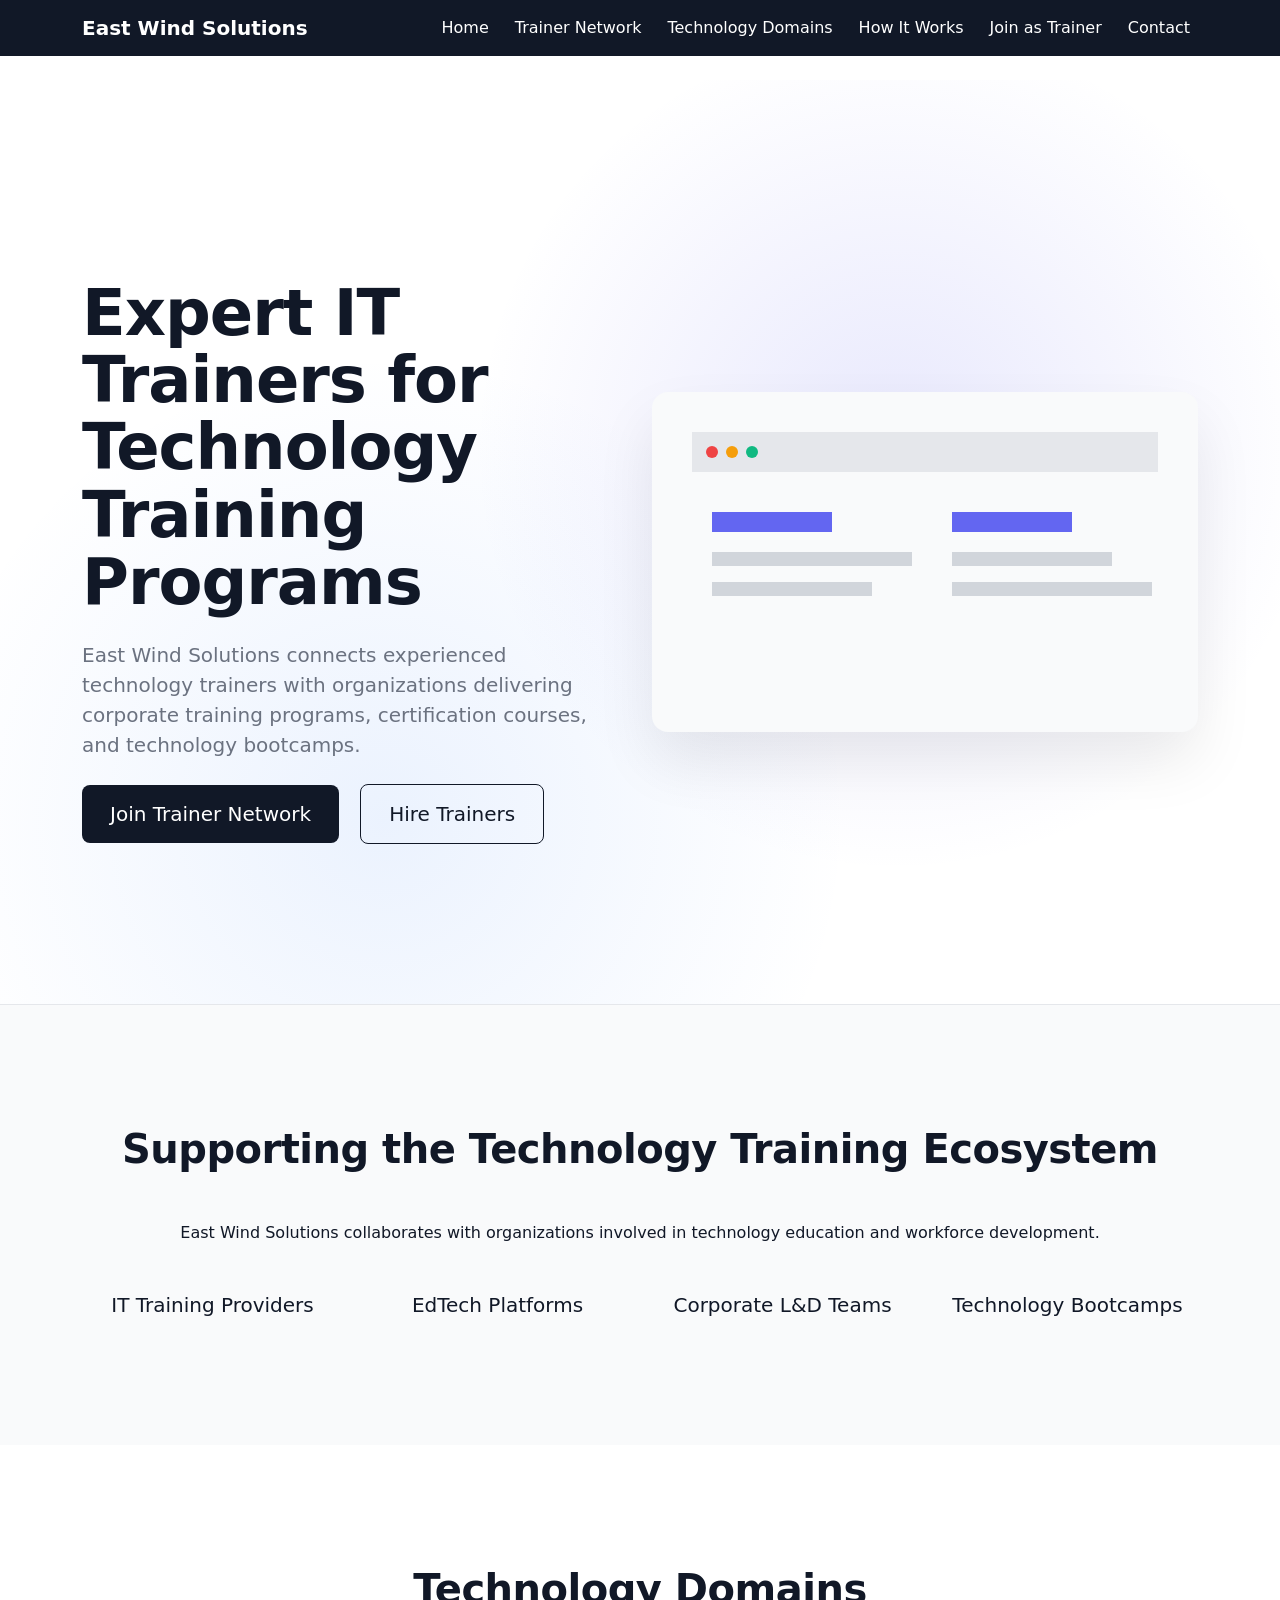
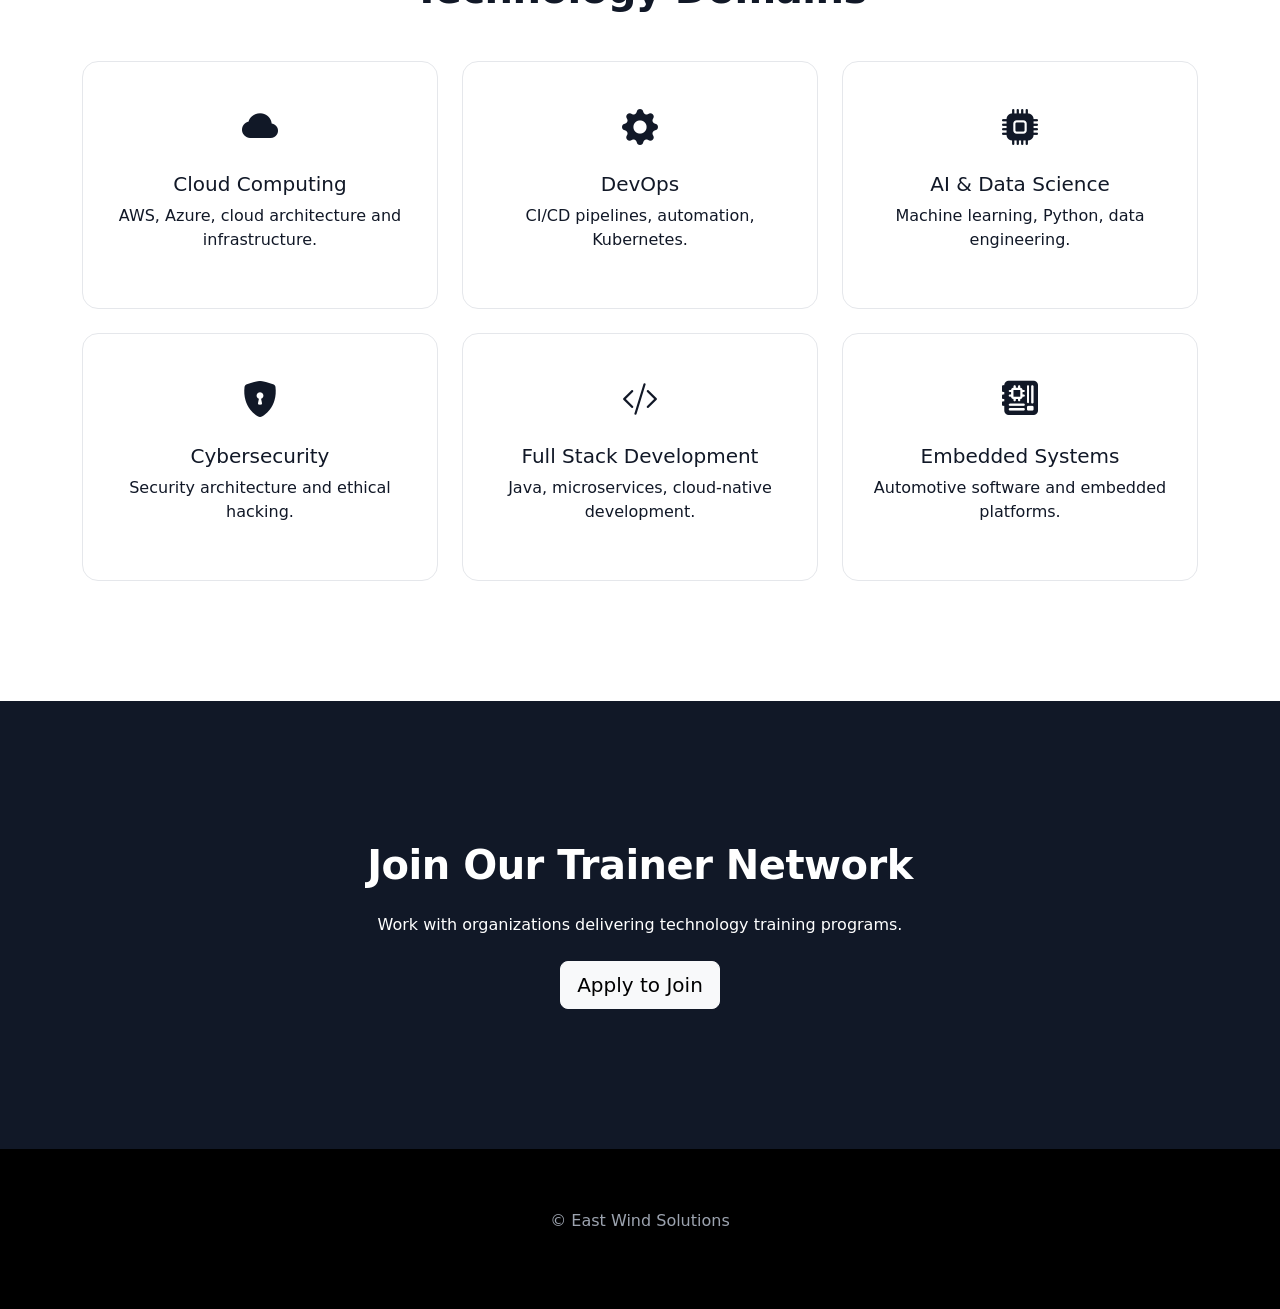
==== index.html @ e4970e4d "Update index.html" ====
<!DOCTYPE html>
<html lang="en">

<head>

<meta charset="UTF-8">
<meta name="viewport" content="width=device-width, initial-scale=1">

<title>East Wind Solutions</title>

<link href="https://cdn.jsdelivr.net/npm/bootstrap@5.3.2/dist/css/bootstrap.min.css" rel="stylesheet">
<link rel="stylesheet" href="https://cdn.jsdelivr.net/npm/bootstrap-icons@1.10.5/font/bootstrap-icons.css">

<style>

body{
font-family: system-ui,-apple-system,Segoe UI,Roboto,Helvetica,Arial;
color:#111827;
background:white;
padding-top:80px;
}

/* NAVBAR */

.navbar{
background:#111827;
}

.navbar .nav-link{
color:white !important;
margin-left:10px;
}

.navbar .nav-link:hover{
opacity:0.8;
}

.navbar-brand{
color:white !important;
}

/* HERO */

.hero{
padding:200px 20px 160px 20px;

background:
radial-gradient(circle at 70% 40%,rgba(99,102,241,0.15),transparent 40%),
radial-gradient(circle at 30% 80%,rgba(59,130,246,0.1),transparent 40%),
#ffffff;

border-bottom:1px solid #e5e7eb;
}

.hero h1{
font-size:64px;
font-weight:800;
line-height:1.05;
letter-spacing:-1px;
}

.hero p{
font-size:20px;
color:#6b7280;
max-width:520px;
}

/* SECTIONS */

.section{
padding:120px 20px;
}

.section-light{
background:#f9fafb;
}

/* TYPOGRAPHY */

h2{
font-size:40px;
font-weight:800;
letter-spacing:-0.5px;
}

/* BUTTONS */

.btn-primary{
background:#111827;
border:none;
padding:14px 28px;
border-radius:8px;
}

.btn-outline-primary{
border:1px solid #111827;
color:#111827;
padding:14px 28px;
border-radius:8px;
}

.btn-outline-primary:hover{
background:#111827;
color:white;
}

/* MODERN CARDS */

.feature-card{
border:1px solid #e5e7eb;
border-radius:16px;
padding:40px 30px;
background:white;
transition:all .25s ease;
height:100%;
}

.feature-card:hover{
transform:translateY(-8px);
box-shadow:0 20px 40px rgba(0,0,0,0.08);
}

.feature-icon{
font-size:36px;
margin-bottom:16px;
color:#111827;
}

/* HERO GRAPHIC */

.hero-graphic{
background:#f9fafb;
border-radius:16px;
padding:40px;
box-shadow:0 30px 60px rgba(0,0,0,0.08);
}

/* CTA */

.cta{
background:#111827;
color:white;
padding:140px 20px;
text-align:center;
}

/* FOOTER */

.footer{
background:#000;
color:#9ca3af;
padding:60px;
text-align:center;
}

</style>

</head>

<body>


<!-- NAVBAR -->

<nav class="navbar navbar-expand-lg navbar-dark fixed-top">

<div class="container">

<a class="navbar-brand fw-bold" href="index.html">East Wind Solutions</a>

<button class="navbar-toggler" type="button" data-bs-toggle="collapse" data-bs-target="#nav">
<span class="navbar-toggler-icon"></span>
</button>

<div class="collapse navbar-collapse" id="nav">

<ul class="navbar-nav ms-auto">

<li class="nav-item"><a class="nav-link" href="index.html">Home</a></li>
<li class="nav-item"><a class="nav-link" href="trainer-network.html">Trainer Network</a></li>
<li class="nav-item"><a class="nav-link" href="technology-domains.html">Technology Domains</a></li>
<li class="nav-item"><a class="nav-link" href="how-it-works.html">How It Works</a></li>
<li class="nav-item"><a class="nav-link" href="join-trainers.html">Join as Trainer</a></li>
<li class="nav-item"><a class="nav-link" href="contact.html">Contact</a></li>

</ul>

</div>

</div>

</nav>



<!-- HERO -->

<section class="hero">

<div class="container">

<div class="row align-items-center">

<div class="col-md-6">

<h1 class="mb-4">

Expert IT Trainers  
for Technology  
Training Programs

</h1>

<p class="mb-4">

East Wind Solutions connects experienced technology trainers with organizations delivering corporate training programs, certification courses, and technology bootcamps.

</p>

<a class="btn btn-primary btn-lg me-3" href="join-trainers.html">
Join Trainer Network
</a>

<a class="btn btn-outline-primary btn-lg" href="contact.html">
Hire Trainers
</a>

</div>


<div class="col-md-6">

<div class="hero-graphic">

<svg width="100%" height="260">

<rect x="0" y="0" width="100%" height="40" fill="#e5e7eb"/>

<circle cx="20" cy="20" r="6" fill="#ef4444"/>
<circle cx="40" cy="20" r="6" fill="#f59e0b"/>
<circle cx="60" cy="20" r="6" fill="#10b981"/>

<rect x="20" y="80" width="120" height="20" fill="#6366f1"/>
<rect x="20" y="120" width="200" height="14" fill="#d1d5db"/>
<rect x="20" y="150" width="160" height="14" fill="#d1d5db"/>

<rect x="260" y="80" width="120" height="20" fill="#6366f1"/>
<rect x="260" y="120" width="160" height="14" fill="#d1d5db"/>
<rect x="260" y="150" width="200" height="14" fill="#d1d5db"/>

</svg>

</div>

</div>

</div>

</div>

</section>



<!-- ECOSYSTEM -->

<section class="section section-light">

<div class="container text-center">

<h2 class="mb-5">

Supporting the Technology Training Ecosystem

</h2>

<p class="mb-5">

East Wind Solutions collaborates with organizations involved in technology education and workforce development.

</p>

<div class="row">

<div class="col-md-3"><h5>IT Training Providers</h5></div>
<div class="col-md-3"><h5>EdTech Platforms</h5></div>
<div class="col-md-3"><h5>Corporate L&D Teams</h5></div>
<div class="col-md-3"><h5>Technology Bootcamps</h5></div>

</div>

</div>

</section>



<!-- TECHNOLOGY DOMAINS -->

<section class="section">

<div class="container">

<h2 class="text-center mb-5">

Technology Domains

</h2>

<div class="row g-4">

<div class="col-md-4">
<div class="feature-card text-center">
<div class="feature-icon"><i class="bi bi-cloud-fill"></i></div>
<h5>Cloud Computing</h5>
<p>AWS, Azure, cloud architecture and infrastructure.</p>
</div>
</div>

<div class="col-md-4">
<div class="feature-card text-center">
<div class="feature-icon"><i class="bi bi-gear-fill"></i></div>
<h5>DevOps</h5>
<p>CI/CD pipelines, automation, Kubernetes.</p>
</div>
</div>

<div class="col-md-4">
<div class="feature-card text-center">
<div class="feature-icon"><i class="bi bi-cpu-fill"></i></div>
<h5>AI & Data Science</h5>
<p>Machine learning, Python, data engineering.</p>
</div>
</div>

<div class="col-md-4">
<div class="feature-card text-center">
<div class="feature-icon"><i class="bi bi-shield-lock-fill"></i></div>
<h5>Cybersecurity</h5>
<p>Security architecture and ethical hacking.</p>
</div>
</div>

<div class="col-md-4">
<div class="feature-card text-center">
<div class="feature-icon"><i class="bi bi-code-slash"></i></div>
<h5>Full Stack Development</h5>
<p>Java, microservices, cloud-native development.</p>
</div>
</div>

<div class="col-md-4">
<div class="feature-card text-center">
<div class="feature-icon"><i class="bi bi-motherboard-fill"></i></div>
<h5>Embedded Systems</h5>
<p>Automotive software and embedded platforms.</p>
</div>
</div>

</div>

</div>

</section>



<!-- CTA -->

<section class="cta">

<h2 class="mb-4">

Join Our Trainer Network

</h2>

<p class="mb-4">

Work with organizations delivering technology training programs.

</p>

<a href="join-trainers.html" class="btn btn-light btn-lg">

Apply to Join

</a>

</section>



<!-- FOOTER -->

<div class="footer">

<p>© East Wind Solutions</p>

</div>


<script src="https://cdn.jsdelivr.net/npm/bootstrap@5.3.2/dist/js/bootstrap.bundle.min.js"></script>

</body>
</html>
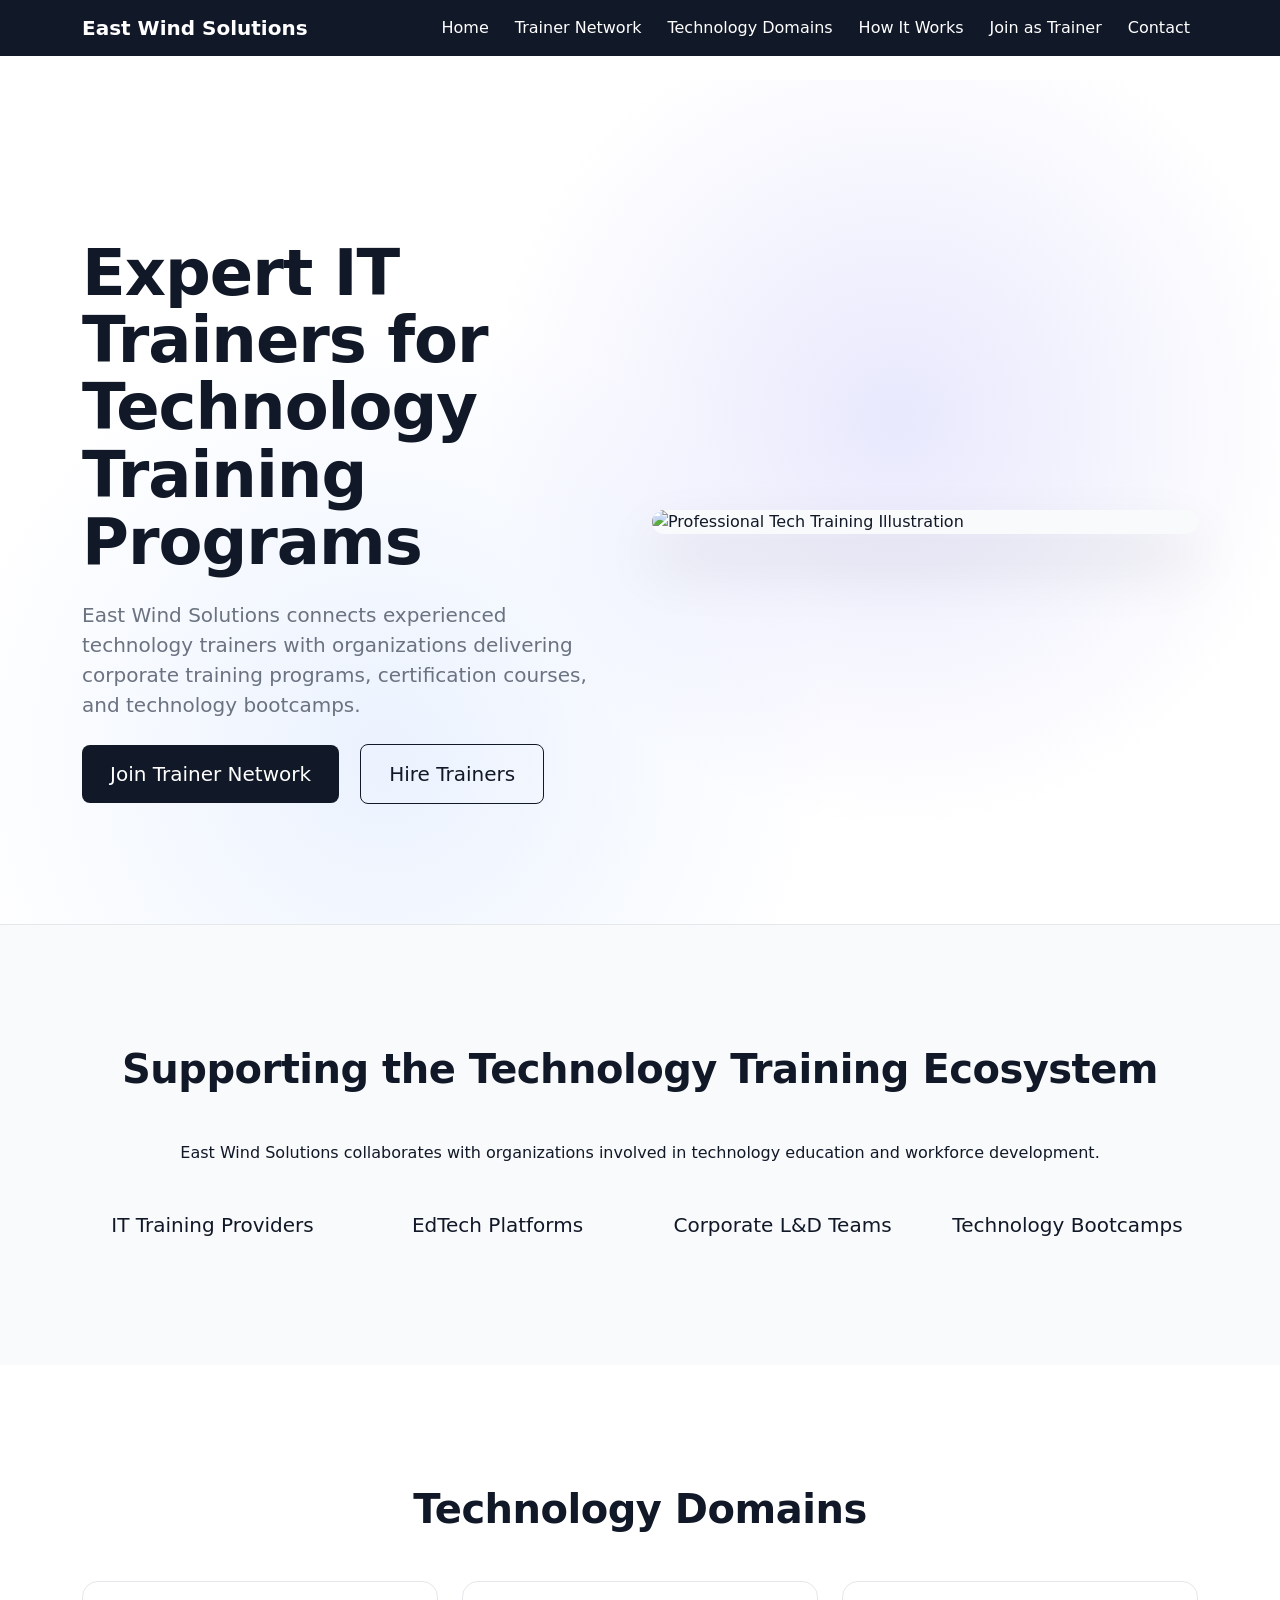
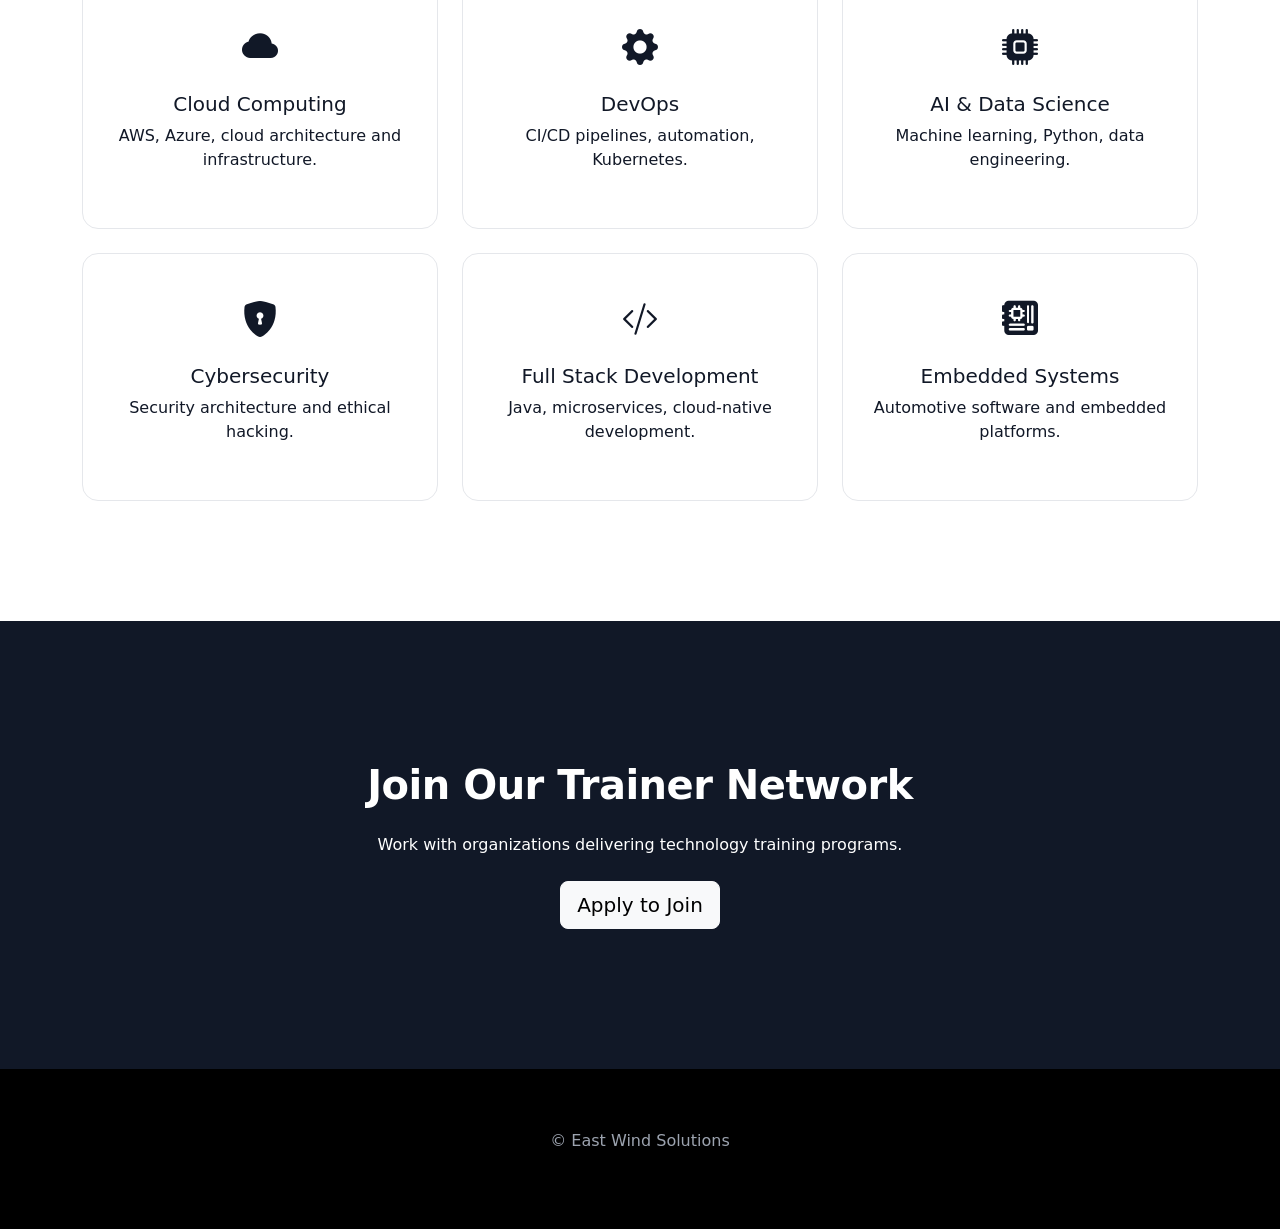
==== commit 473862a2: "Update index.html" ====
--- a/index.html
+++ b/index.html
@@ -42,7 +42,7 @@
 /* HERO */
 
 .hero{
-padding:200px 20px 160px 20px;
+padding:160px 20px 120px 20px;
 
 background:
 radial-gradient(circle at 70% 40%,rgba(99,102,241,0.15),transparent 40%),
@@ -130,9 +130,20 @@
 
 .hero-graphic{
 background:#f9fafb;
-border-radius:16px;
-padding:40px;
-box-shadow:0 30px 60px rgba(0,0,0,0.08);
+border-radius:24px;
+overflow: hidden;
+box-shadow:0 30px 60px rgba(0,0,0,0.12);
+transition: transform 0.3s ease;
+}
+
+.hero-graphic:hover {
+    transform: scale(1.02);
+}
+
+.hero-graphic img {
+    width: 100%;
+    height: auto;
+    display: block;
 }
 
 /* CTA */
@@ -159,8 +170,6 @@
 
 <body>
 
-
-<!-- NAVBAR -->
 
 <nav class="navbar navbar-expand-lg navbar-dark fixed-top">
 
@@ -193,8 +202,6 @@
 
 
 
-<!-- HERO -->
-
 <section class="hero">
 
 <div class="container">
@@ -232,23 +239,7 @@
 
 <div class="hero-graphic">
 
-<svg width="100%" height="260">
-
-<rect x="0" y="0" width="100%" height="40" fill="#e5e7eb"/>
-
-<circle cx="20" cy="20" r="6" fill="#ef4444"/>
-<circle cx="40" cy="20" r="6" fill="#f59e0b"/>
-<circle cx="60" cy="20" r="6" fill="#10b981"/>
-
-<rect x="20" y="80" width="120" height="20" fill="#6366f1"/>
-<rect x="20" y="120" width="200" height="14" fill="#d1d5db"/>
-<rect x="20" y="150" width="160" height="14" fill="#d1d5db"/>
-
-<rect x="260" y="80" width="120" height="20" fill="#6366f1"/>
-<rect x="260" y="120" width="160" height="14" fill="#d1d5db"/>
-<rect x="260" y="150" width="200" height="14" fill="#d1d5db"/>
-
-</svg>
+<img src="https://images.unsplash.com/photo-1531482615713-2afd69097998?auto=format&fit=crop&w=800&q=80" alt="Professional Tech Training Illustration">
 
 </div>
 
@@ -261,8 +252,6 @@
 </section>
 
 
-
-<!-- ECOSYSTEM -->
 
 <section class="section section-light">
 
@@ -295,8 +284,6 @@
 
 
 
-<!-- TECHNOLOGY DOMAINS -->
-
 <section class="section">
 
 <div class="container">
@@ -365,8 +352,6 @@
 
 
 
-<!-- CTA -->
-
 <section class="cta">
 
 <h2 class="mb-4">
@@ -390,8 +375,6 @@
 </section>
 
 
-
-<!-- FOOTER -->
 
 <div class="footer">
 
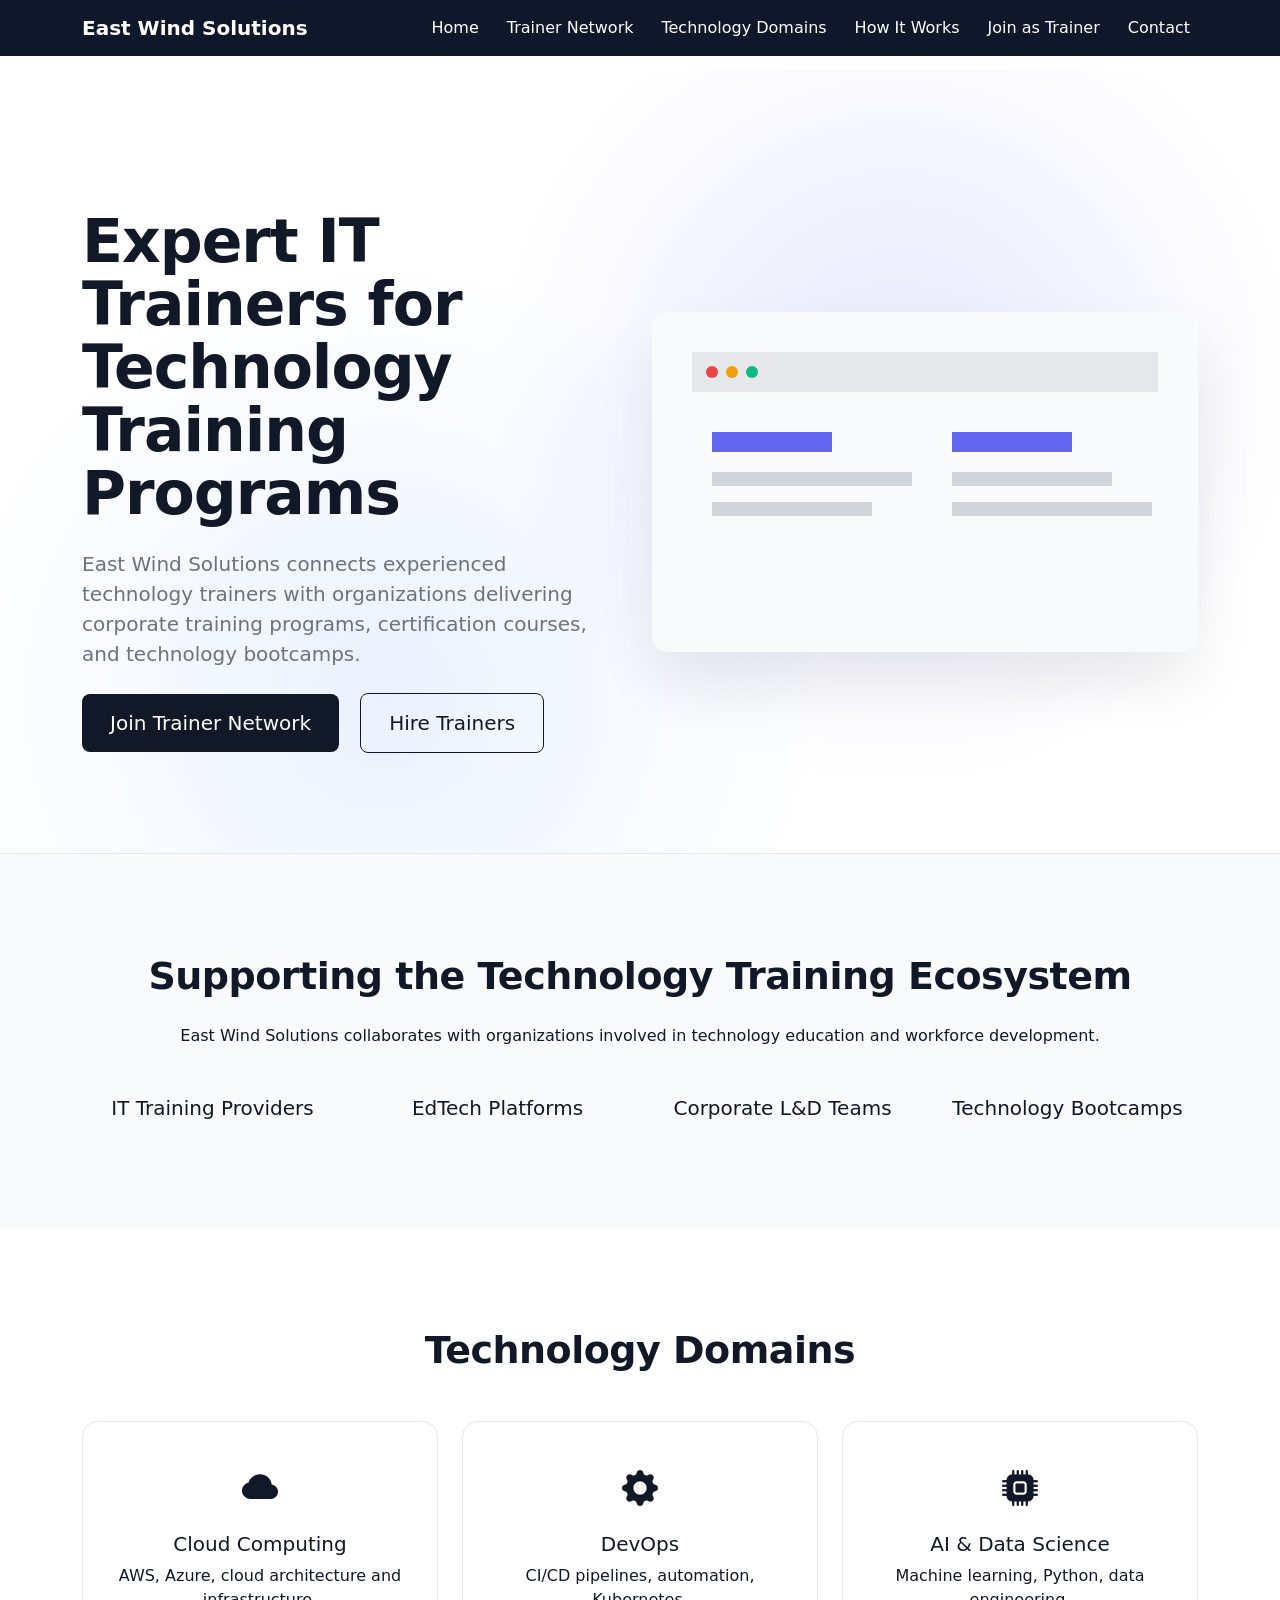
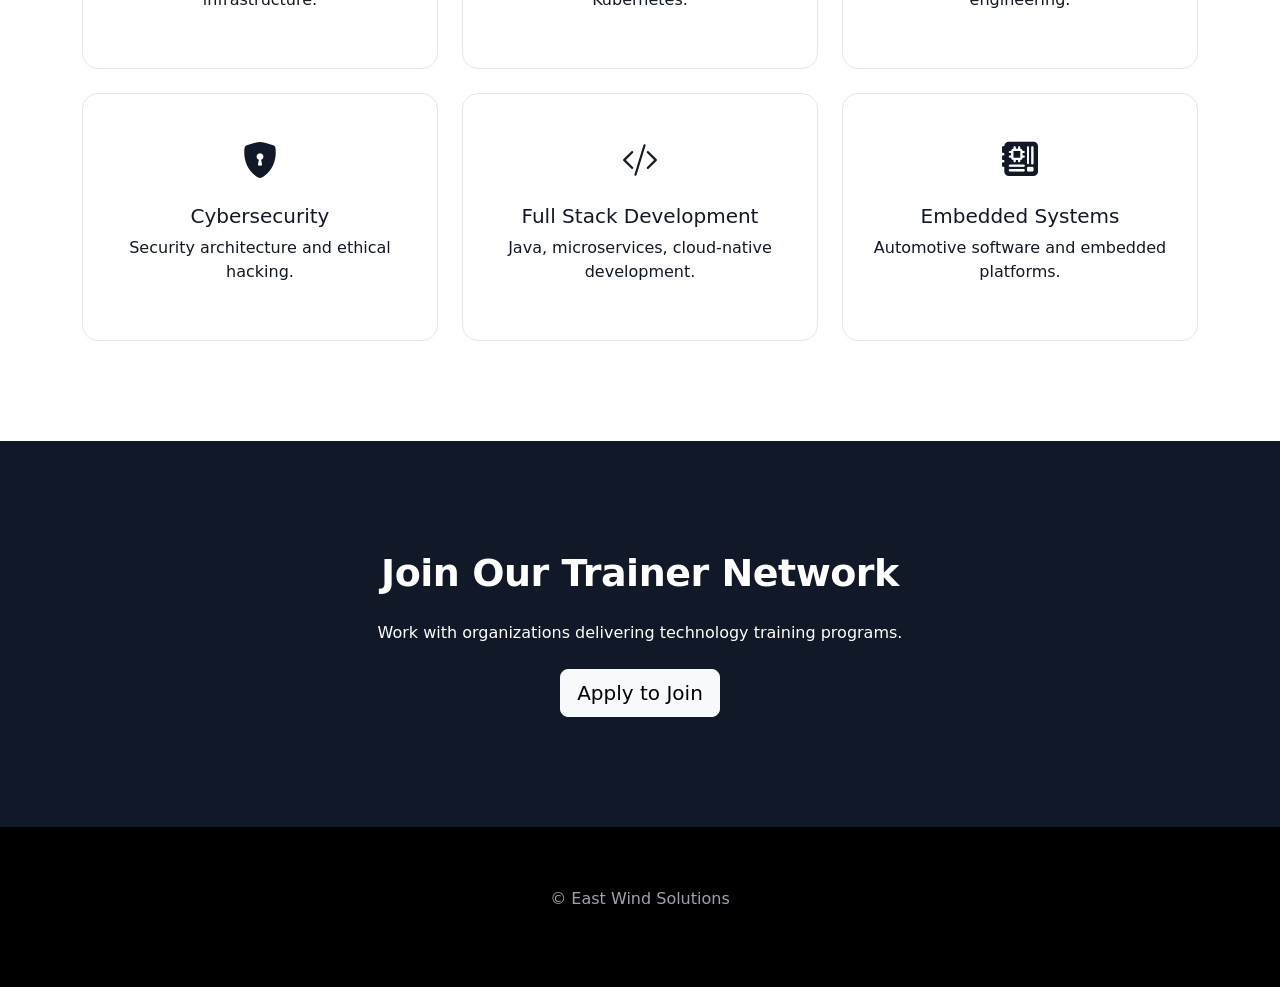
==== commit bbb7020f: "Update index.html" ====
--- a/index.html
+++ b/index.html
@@ -17,18 +17,19 @@
 font-family: system-ui,-apple-system,Segoe UI,Roboto,Helvetica,Arial;
 color:#111827;
 background:white;
-padding-top:80px;
+padding-top:70px;
 }
 
 /* NAVBAR */
 
 .navbar{
-background:#111827;
+background:#0f172a;
 }
 
 .navbar .nav-link{
 color:white !important;
-margin-left:10px;
+margin-left:12px;
+font-weight:500;
 }
 
 .navbar .nav-link:hover{
@@ -37,12 +38,13 @@
 
 .navbar-brand{
 color:white !important;
+font-weight:700;
 }
 
 /* HERO */
 
 .hero{
-padding:160px 20px 120px 20px;
+padding:140px 20px 100px 20px;
 
 background:
 radial-gradient(circle at 70% 40%,rgba(99,102,241,0.15),transparent 40%),
@@ -53,7 +55,7 @@
 }
 
 .hero h1{
-font-size:64px;
+font-size:60px;
 font-weight:800;
 line-height:1.05;
 letter-spacing:-1px;
@@ -68,7 +70,7 @@
 /* SECTIONS */
 
 .section{
-padding:120px 20px;
+padding:100px 20px;
 }
 
 .section-light{
@@ -78,7 +80,7 @@
 /* TYPOGRAPHY */
 
 h2{
-font-size:40px;
+font-size:38px;
 font-weight:800;
 letter-spacing:-0.5px;
 }
@@ -130,20 +132,9 @@
 
 .hero-graphic{
 background:#f9fafb;
-border-radius:24px;
-overflow: hidden;
-box-shadow:0 30px 60px rgba(0,0,0,0.12);
-transition: transform 0.3s ease;
-}
-
-.hero-graphic:hover {
-    transform: scale(1.02);
-}
-
-.hero-graphic img {
-    width: 100%;
-    height: auto;
-    display: block;
+border-radius:16px;
+padding:40px;
+box-shadow:0 30px 60px rgba(0,0,0,0.08);
 }
 
 /* CTA */
@@ -151,7 +142,7 @@
 .cta{
 background:#111827;
 color:white;
-padding:140px 20px;
+padding:110px 20px;
 text-align:center;
 }
 
@@ -171,11 +162,13 @@
 <body>
 
 
+<!-- NAVBAR -->
+
 <nav class="navbar navbar-expand-lg navbar-dark fixed-top">
 
 <div class="container">
 
-<a class="navbar-brand fw-bold" href="index.html">East Wind Solutions</a>
+<a class="navbar-brand" href="index.html">East Wind Solutions</a>
 
 <button class="navbar-toggler" type="button" data-bs-toggle="collapse" data-bs-target="#nav">
 <span class="navbar-toggler-icon"></span>
@@ -202,6 +195,8 @@
 
 
 
+<!-- HERO -->
+
 <section class="hero">
 
 <div class="container">
@@ -239,7 +234,23 @@
 
 <div class="hero-graphic">
 
-<img src="https://images.unsplash.com/photo-1531482615713-2afd69097998?auto=format&fit=crop&w=800&q=80" alt="Professional Tech Training Illustration">
+<svg width="100%" height="260">
+
+<rect x="0" y="0" width="100%" height="40" fill="#e5e7eb"/>
+
+<circle cx="20" cy="20" r="6" fill="#ef4444"/>
+<circle cx="40" cy="20" r="6" fill="#f59e0b"/>
+<circle cx="60" cy="20" r="6" fill="#10b981"/>
+
+<rect x="20" y="80" width="120" height="20" fill="#6366f1"/>
+<rect x="20" y="120" width="200" height="14" fill="#d1d5db"/>
+<rect x="20" y="150" width="160" height="14" fill="#d1d5db"/>
+
+<rect x="260" y="80" width="120" height="20" fill="#6366f1"/>
+<rect x="260" y="120" width="160" height="14" fill="#d1d5db"/>
+<rect x="260" y="150" width="200" height="14" fill="#d1d5db"/>
+
+</svg>
 
 </div>
 
@@ -253,11 +264,13 @@
 
 
 
+<!-- ECOSYSTEM -->
+
 <section class="section section-light">
 
 <div class="container text-center">
 
-<h2 class="mb-5">
+<h2 class="mb-4">
 
 Supporting the Technology Training Ecosystem
 
@@ -284,6 +297,8 @@
 
 
 
+<!-- TECHNOLOGY DOMAINS -->
+
 <section class="section">
 
 <div class="container">
@@ -352,6 +367,8 @@
 
 
 
+<!-- CTA -->
+
 <section class="cta">
 
 <h2 class="mb-4">
@@ -375,6 +392,8 @@
 </section>
 
 
+
+<!-- FOOTER -->
 
 <div class="footer">
 
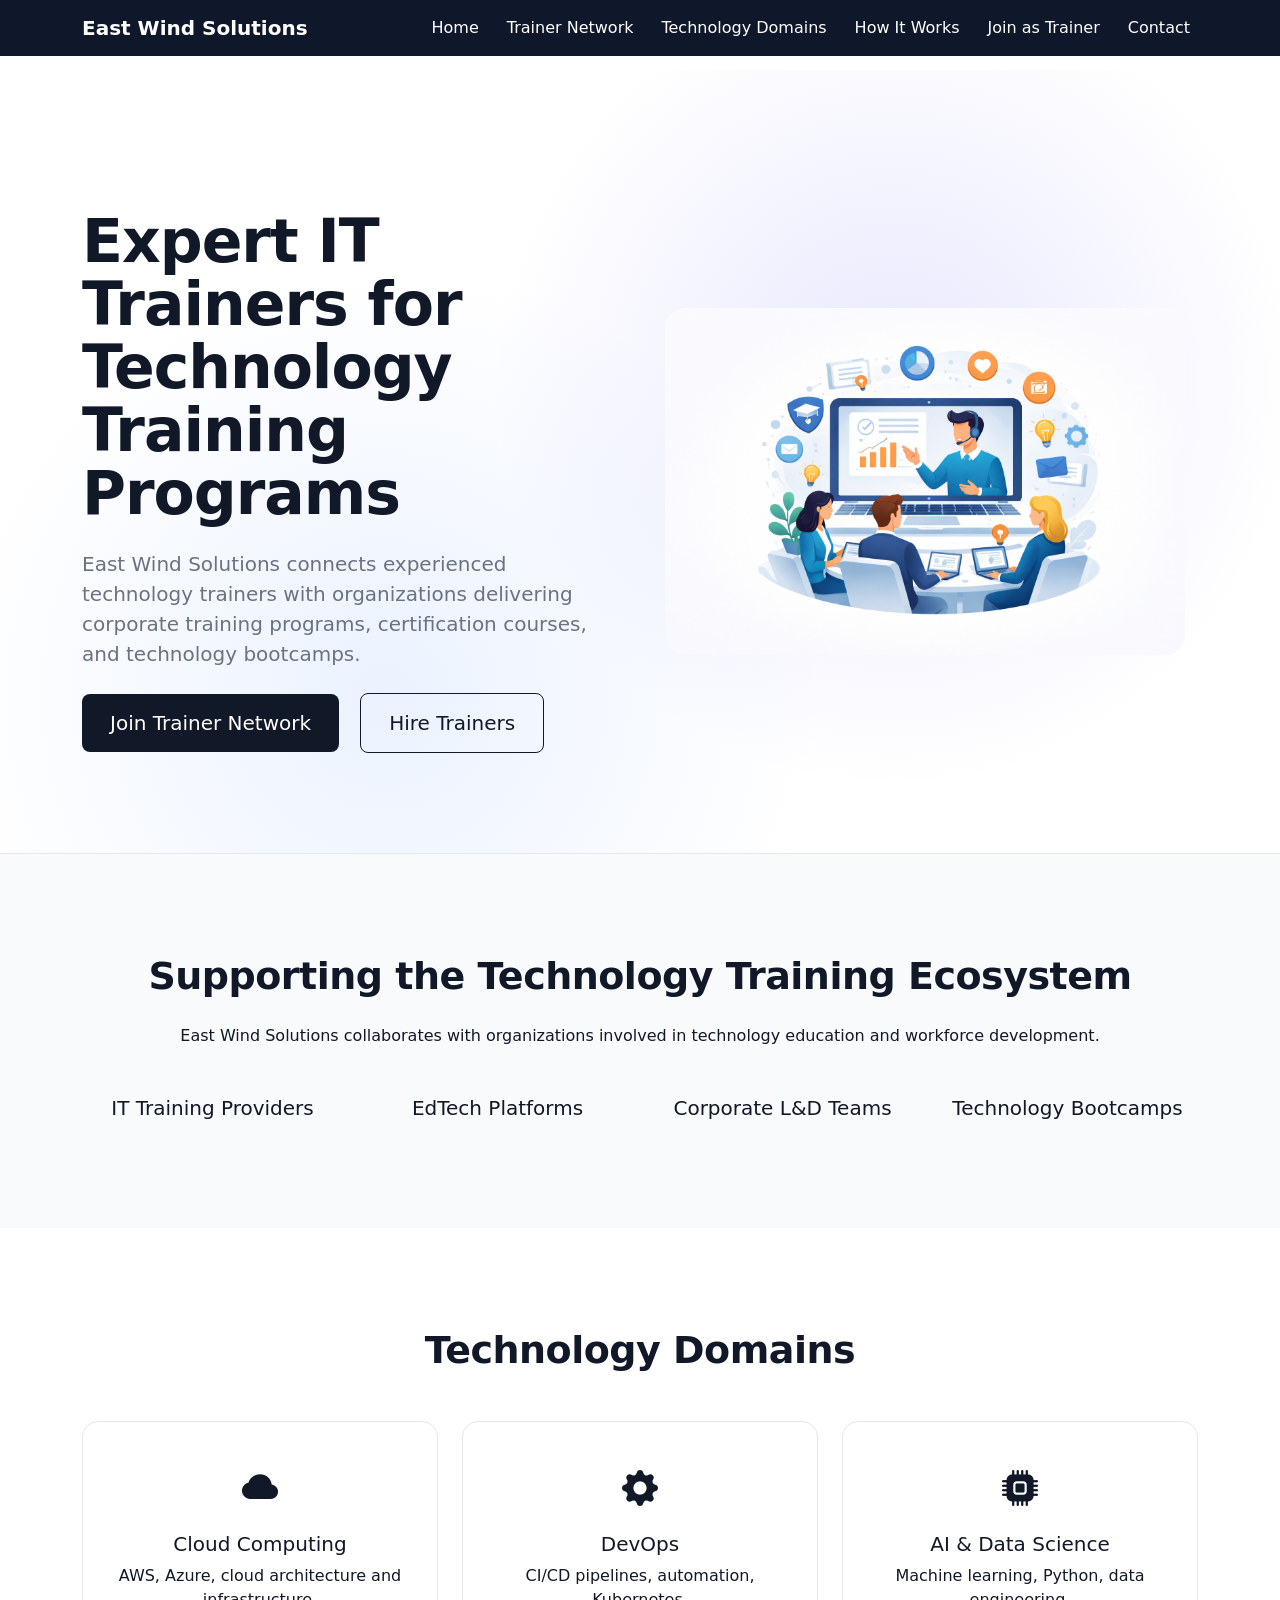
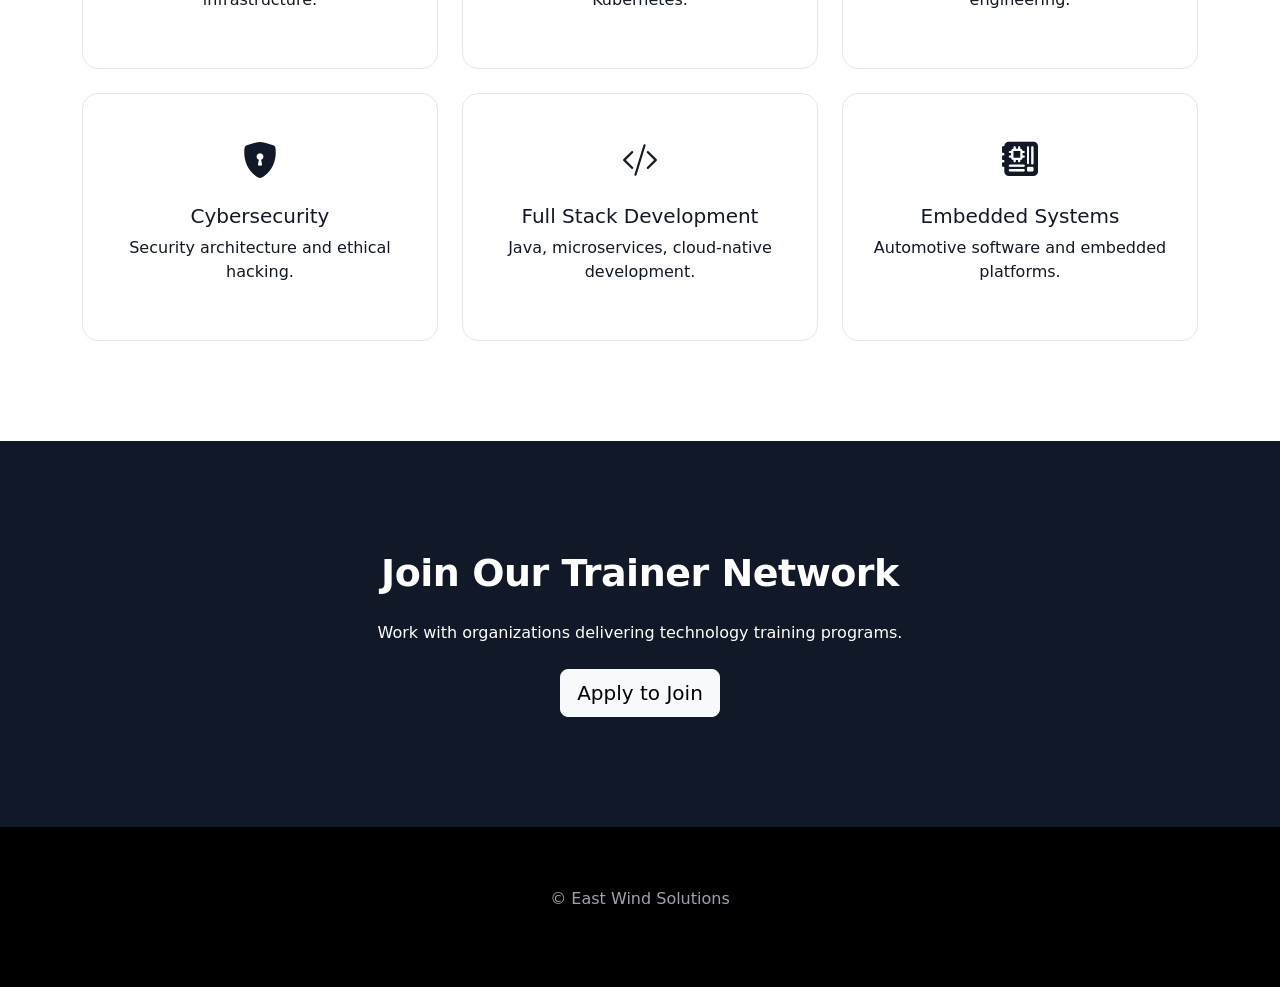
==== commit e3aaaa97: "Update index.html" ====
--- a/index.html
+++ b/index.html
@@ -65,6 +65,13 @@
 font-size:20px;
 color:#6b7280;
 max-width:520px;
+}
+
+/* HERO IMAGE */
+
+.hero-image{
+max-width:520px;
+border-radius:20px;
 }
 
 /* SECTIONS */
@@ -128,15 +135,6 @@
 color:#111827;
 }
 
-/* HERO GRAPHIC */
-
-.hero-graphic{
-background:#f9fafb;
-border-radius:16px;
-padding:40px;
-box-shadow:0 30px 60px rgba(0,0,0,0.08);
-}
-
 /* CTA */
 
 .cta{
@@ -230,29 +228,14 @@
 </div>
 
 
-<div class="col-md-6">
-
-<div class="hero-graphic">
-
-<svg width="100%" height="260">
-
-<rect x="0" y="0" width="100%" height="40" fill="#e5e7eb"/>
-
-<circle cx="20" cy="20" r="6" fill="#ef4444"/>
-<circle cx="40" cy="20" r="6" fill="#f59e0b"/>
-<circle cx="60" cy="20" r="6" fill="#10b981"/>
-
-<rect x="20" y="80" width="120" height="20" fill="#6366f1"/>
-<rect x="20" y="120" width="200" height="14" fill="#d1d5db"/>
-<rect x="20" y="150" width="160" height="14" fill="#d1d5db"/>
-
-<rect x="260" y="80" width="120" height="20" fill="#6366f1"/>
-<rect x="260" y="120" width="160" height="14" fill="#d1d5db"/>
-<rect x="260" y="150" width="200" height="14" fill="#d1d5db"/>
-
-</svg>
-
-</div>
+<!-- HERO IMAGE (NEW) -->
+
+<div class="col-md-6 text-center">
+
+<img
+src="images/hero-training.png"
+class="img-fluid hero-image"
+alt="Technology Training Illustration">
 
 </div>
 
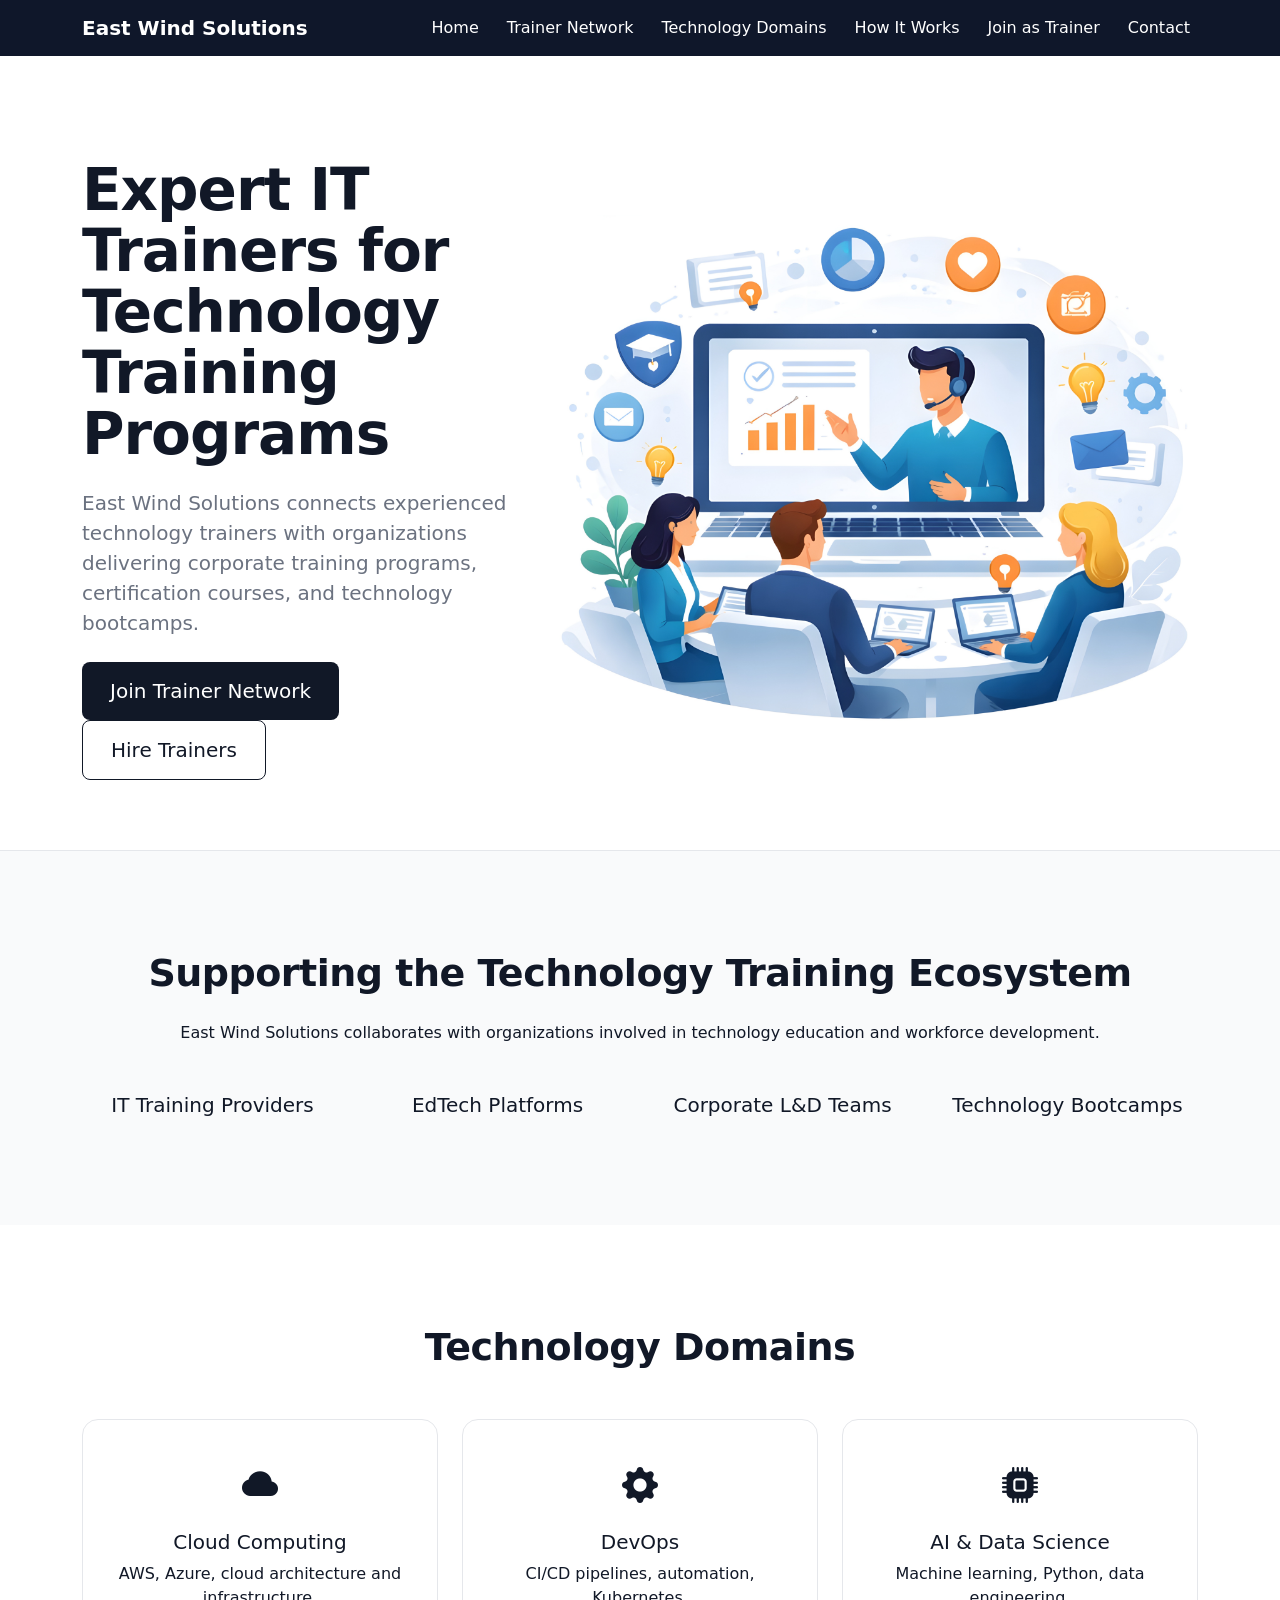
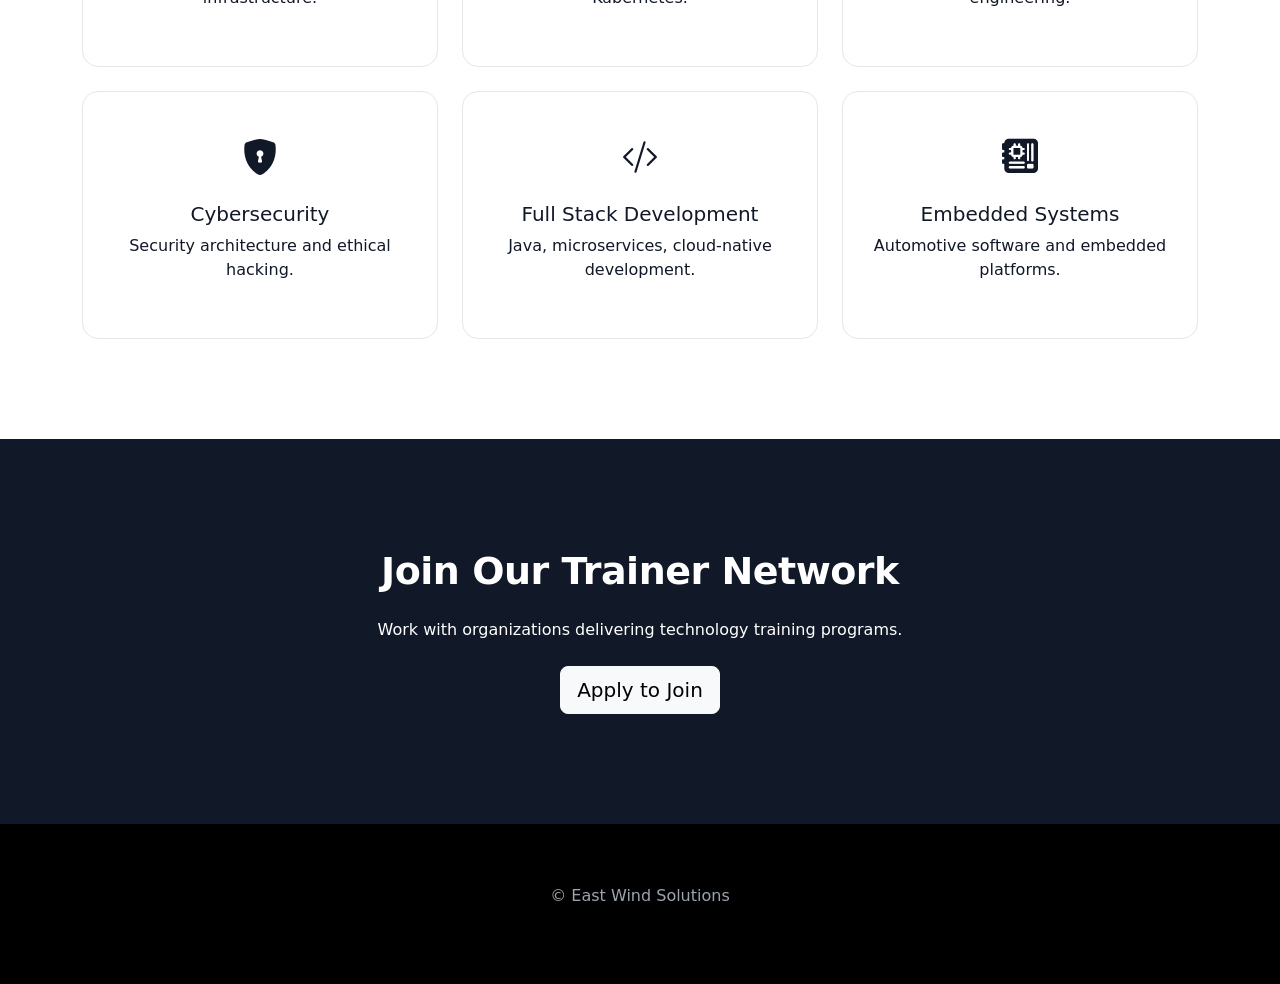
==== commit dbbb2718: "Update index.html" ====
--- a/index.html
+++ b/index.html
@@ -14,7 +14,7 @@
 <style>
 
 body{
-font-family: system-ui,-apple-system,Segoe UI,Roboto,Helvetica,Arial;
+font-family:system-ui,-apple-system,Segoe UI,Roboto,Helvetica,Arial;
 color:#111827;
 background:white;
 padding-top:70px;
@@ -44,21 +44,17 @@
 /* HERO */
 
 .hero{
-padding:140px 20px 100px 20px;
-
-background:
-radial-gradient(circle at 70% 40%,rgba(99,102,241,0.15),transparent 40%),
-radial-gradient(circle at 30% 80%,rgba(59,130,246,0.1),transparent 40%),
-#ffffff;
-
+background:white;
+padding:90px 20px 70px 20px;
 border-bottom:1px solid #e5e7eb;
 }
 
 .hero h1{
-font-size:60px;
+font-size:58px;
 font-weight:800;
 line-height:1.05;
 letter-spacing:-1px;
+max-width:650px;
 }
 
 .hero p{
@@ -70,8 +66,11 @@
 /* HERO IMAGE */
 
 .hero-image{
-max-width:520px;
-border-radius:20px;
+width:100%;
+max-width:720px;
+height:auto;
+display:block;
+margin:auto;
 }
 
 /* SECTIONS */
@@ -201,13 +200,12 @@
 
 <div class="row align-items-center">
 
-<div class="col-md-6">
+<div class="col-md-5">
 
 <h1 class="mb-4">
 
 Expert IT Trainers  
-for Technology  
-Training Programs
+for Technology Training Programs
 
 </h1>
 
@@ -228,13 +226,11 @@
 </div>
 
 
-<!-- HERO IMAGE (NEW) -->
-
-<div class="col-md-6 text-center">
+<div class="col-md-7 text-center">
 
 <img
 src="images/hero-training.png"
-class="img-fluid hero-image"
+class="hero-image"
 alt="Technology Training Illustration">
 
 </div>
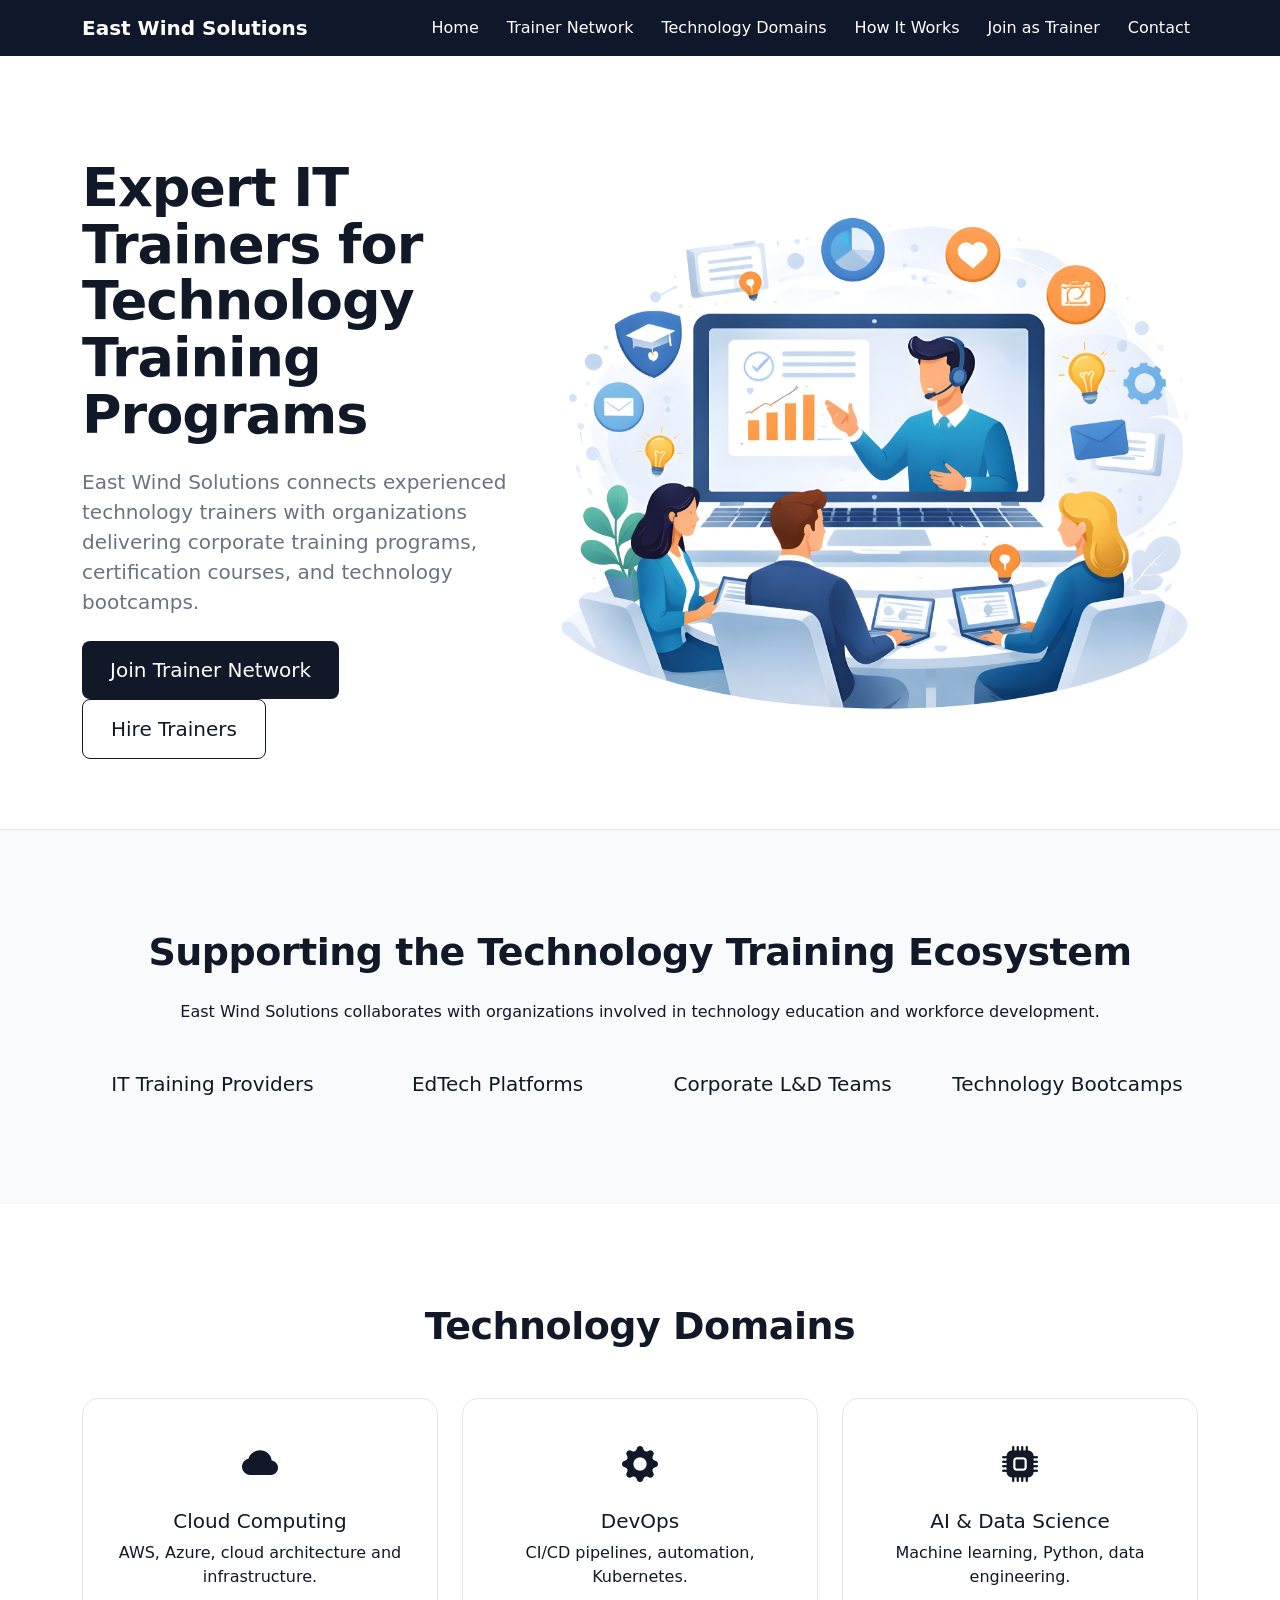
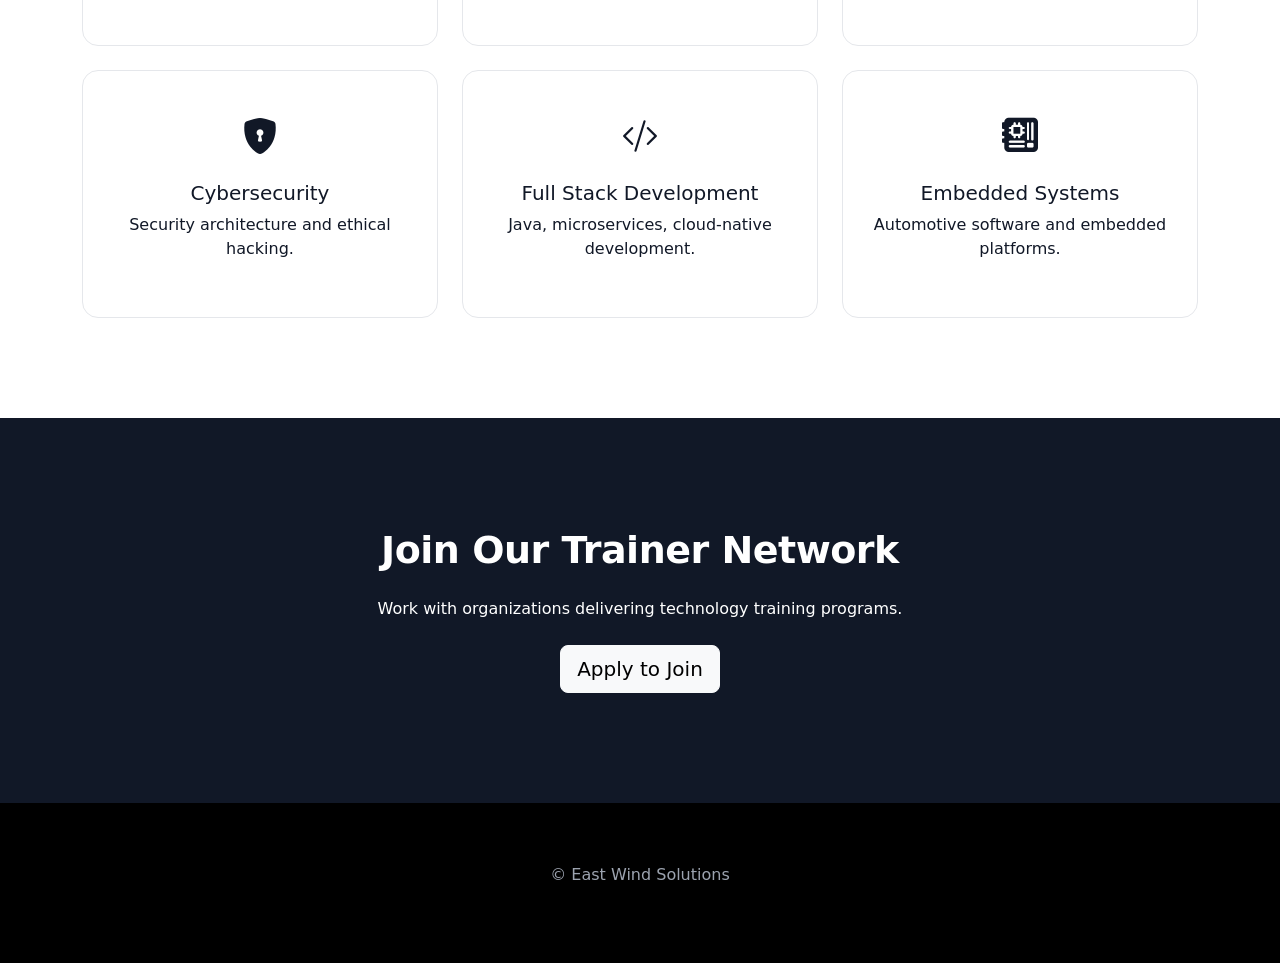
==== commit 63e358b5: "Update index.html" ====
--- a/index.html
+++ b/index.html
@@ -50,7 +50,7 @@
 }
 
 .hero h1{
-font-size:58px;
+font-size:54px;
 font-weight:800;
 line-height:1.05;
 letter-spacing:-1px;
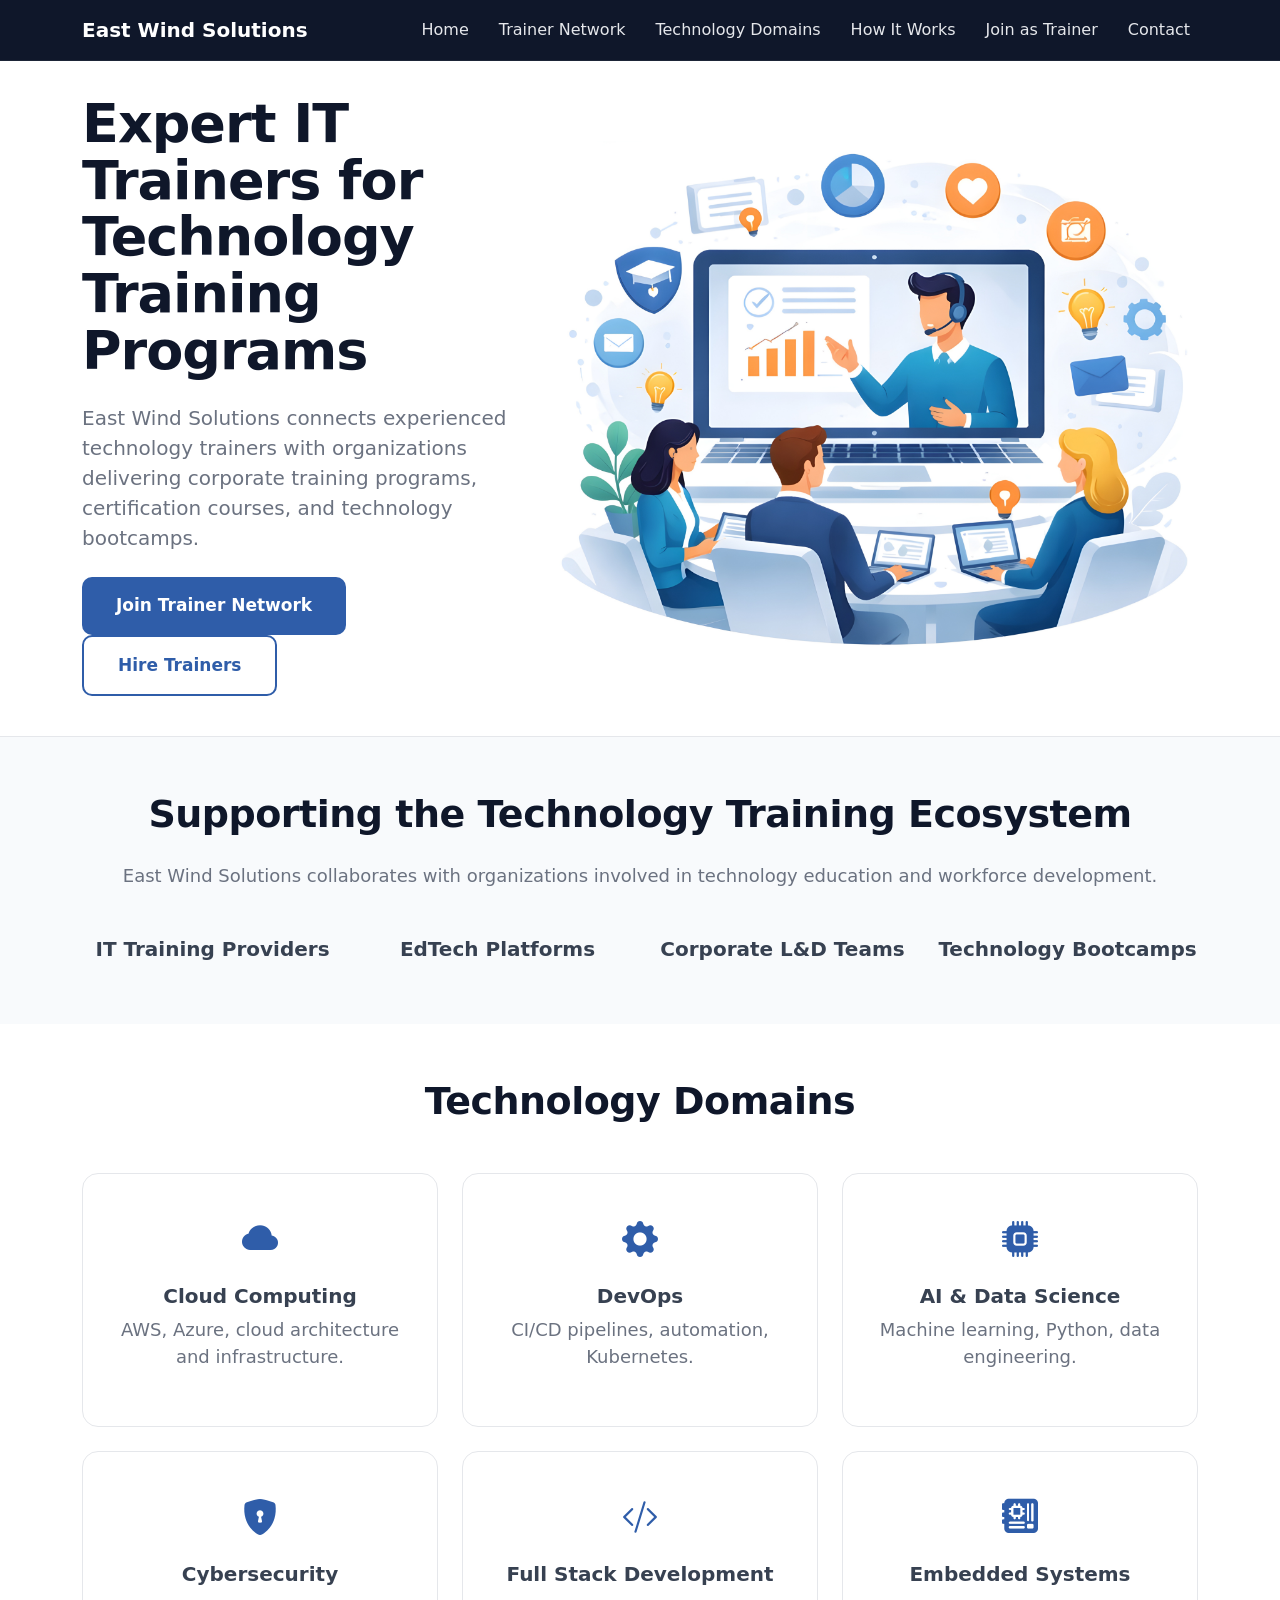
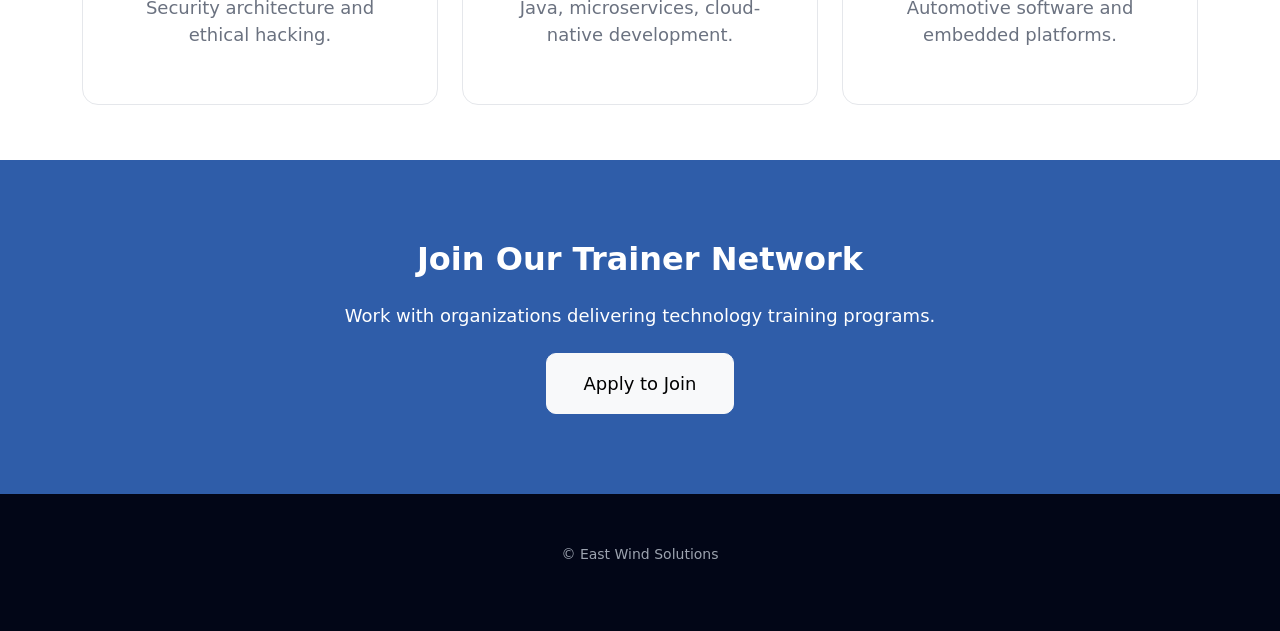
==== commit 51081f0c: "Update index.html" ====
--- a/index.html
+++ b/index.html
@@ -11,148 +11,8 @@
 <link href="https://cdn.jsdelivr.net/npm/bootstrap@5.3.2/dist/css/bootstrap.min.css" rel="stylesheet">
 <link rel="stylesheet" href="https://cdn.jsdelivr.net/npm/bootstrap-icons@1.10.5/font/bootstrap-icons.css">
 
-<style>
-
-body{
-font-family:system-ui,-apple-system,Segoe UI,Roboto,Helvetica,Arial;
-color:#111827;
-background:white;
-padding-top:70px;
-}
-
-/* NAVBAR */
-
-.navbar{
-background:#0f172a;
-}
-
-.navbar .nav-link{
-color:white !important;
-margin-left:12px;
-font-weight:500;
-}
-
-.navbar .nav-link:hover{
-opacity:0.8;
-}
-
-.navbar-brand{
-color:white !important;
-font-weight:700;
-}
-
-/* HERO */
-
-.hero{
-background:white;
-padding:90px 20px 70px 20px;
-border-bottom:1px solid #e5e7eb;
-}
-
-.hero h1{
-font-size:54px;
-font-weight:800;
-line-height:1.05;
-letter-spacing:-1px;
-max-width:650px;
-}
-
-.hero p{
-font-size:20px;
-color:#6b7280;
-max-width:520px;
-}
-
-/* HERO IMAGE */
-
-.hero-image{
-width:100%;
-max-width:720px;
-height:auto;
-display:block;
-margin:auto;
-}
-
-/* SECTIONS */
-
-.section{
-padding:100px 20px;
-}
-
-.section-light{
-background:#f9fafb;
-}
-
-/* TYPOGRAPHY */
-
-h2{
-font-size:38px;
-font-weight:800;
-letter-spacing:-0.5px;
-}
-
-/* BUTTONS */
-
-.btn-primary{
-background:#111827;
-border:none;
-padding:14px 28px;
-border-radius:8px;
-}
-
-.btn-outline-primary{
-border:1px solid #111827;
-color:#111827;
-padding:14px 28px;
-border-radius:8px;
-}
-
-.btn-outline-primary:hover{
-background:#111827;
-color:white;
-}
-
-/* MODERN CARDS */
-
-.feature-card{
-border:1px solid #e5e7eb;
-border-radius:16px;
-padding:40px 30px;
-background:white;
-transition:all .25s ease;
-height:100%;
-}
-
-.feature-card:hover{
-transform:translateY(-8px);
-box-shadow:0 20px 40px rgba(0,0,0,0.08);
-}
-
-.feature-icon{
-font-size:36px;
-margin-bottom:16px;
-color:#111827;
-}
-
-/* CTA */
-
-.cta{
-background:#111827;
-color:white;
-padding:110px 20px;
-text-align:center;
-}
-
-/* FOOTER */
-
-.footer{
-background:#000;
-color:#9ca3af;
-padding:60px;
-text-align:center;
-}
-
-</style>
+<!-- OUR STYLESHEET -->
+<link rel="stylesheet" href="css/styles.css">
 
 </head>
 
--- a/css/styles.css
+++ b/css/styles.css
@@ -0,0 +1,221 @@
+/* GLOBAL */
+
+body{
+font-family:system-ui,-apple-system,Segoe UI,Roboto,Helvetica,Arial;
+margin:0;
+padding:0;
+background:#ffffff;
+color:#0f172a;
+padding-top:56px;
+}
+
+
+/* NAVBAR */
+
+.navbar{
+background:#0f172a;
+border-bottom:1px solid rgba(255,255,255,0.06);
+padding:10px 0;
+}
+
+.navbar-brand{
+font-weight:700;
+font-size:20px;
+color:white !important;
+}
+
+.nav-link{
+font-weight:500;
+color:#e5e7eb !important;
+margin-left:14px;
+}
+
+.nav-link:hover{
+color:#f59e0b !important;
+}
+
+
+/* HERO SECTION */
+
+.hero{
+background:white;
+padding:40px 20px 40px 20px;
+border-bottom:1px solid #e5e7eb;
+}
+
+.hero h1{
+font-size:54px;
+font-weight:800;
+line-height:1.05;
+letter-spacing:-1px;
+max-width:650px;
+}
+
+.hero p{
+font-size:20px;
+color:#6b7280;
+max-width:520px;
+margin-top:18px;
+}
+
+
+/* HERO IMAGE */
+
+.hero-image{
+width:100%;
+max-width:720px;
+height:auto;
+display:block;
+margin:auto;
+}
+
+
+/* BUTTONS */
+
+.btn-primary{
+background:#2F5DA9;
+border:none;
+padding:16px 34px;
+border-radius:10px;
+font-weight:600;
+font-size:17px;
+}
+
+.btn-primary:hover{
+background:#244a87;
+}
+
+.btn-outline-primary{
+border:2px solid #2F5DA9;
+color:#2F5DA9;
+padding:16px 34px;
+border-radius:10px;
+font-weight:600;
+font-size:17px;
+}
+
+.btn-outline-primary:hover{
+background:#2F5DA9;
+color:white;
+}
+
+
+/* SECTION SPACING */
+
+.section{
+padding:55px 20px;
+}
+
+.section-light{
+background:#f8fafc;
+}
+
+.section h2{
+font-size:38px;
+font-weight:800;
+margin-bottom:18px;
+letter-spacing:-0.5px;
+}
+
+.section p{
+font-size:18px;
+color:#6b7280;
+}
+
+
+/* ECOSYSTEM TEXT */
+
+.section h5{
+font-weight:600;
+color:#374151;
+}
+
+
+/* FEATURE CARDS */
+
+.feature-card{
+border:1px solid #e5e7eb;
+border-radius:16px;
+padding:40px 30px;
+background:white;
+transition:all .25s ease;
+height:100%;
+}
+
+.feature-card:hover{
+transform:translateY(-8px);
+box-shadow:0 25px 60px rgba(0,0,0,0.10);
+}
+
+.feature-icon{
+font-size:36px;
+margin-bottom:16px;
+color:#2F5DA9;
+}
+
+
+/* CTA */
+
+.cta{
+background:#2F5DA9;
+color:white;
+padding:80px 20px;
+text-align:center;
+}
+
+.cta h2{
+font-weight:700;
+margin-bottom:20px;
+}
+
+.cta p{
+font-size:18px;
+margin-bottom:25px;
+}
+
+.cta .btn{
+padding:16px 36px;
+font-size:18px;
+border-radius:10px;
+}
+
+
+/* FOOTER */
+
+.footer{
+background:#020617;
+color:#9ca3af;
+padding:50px;
+text-align:center;
+font-size:14px;
+}
+
+
+/* MOBILE */
+
+@media (max-width:768px){
+
+.hero{
+text-align:center;
+padding:40px 20px 40px 20px;
+}
+
+.hero h1{
+font-size:36px;
+}
+
+.hero p{
+font-size:18px;
+margin:auto;
+}
+
+.hero-image{
+margin-top:30px;
+max-width:100%;
+}
+
+.section{
+padding:45px 20px;
+}
+
+}
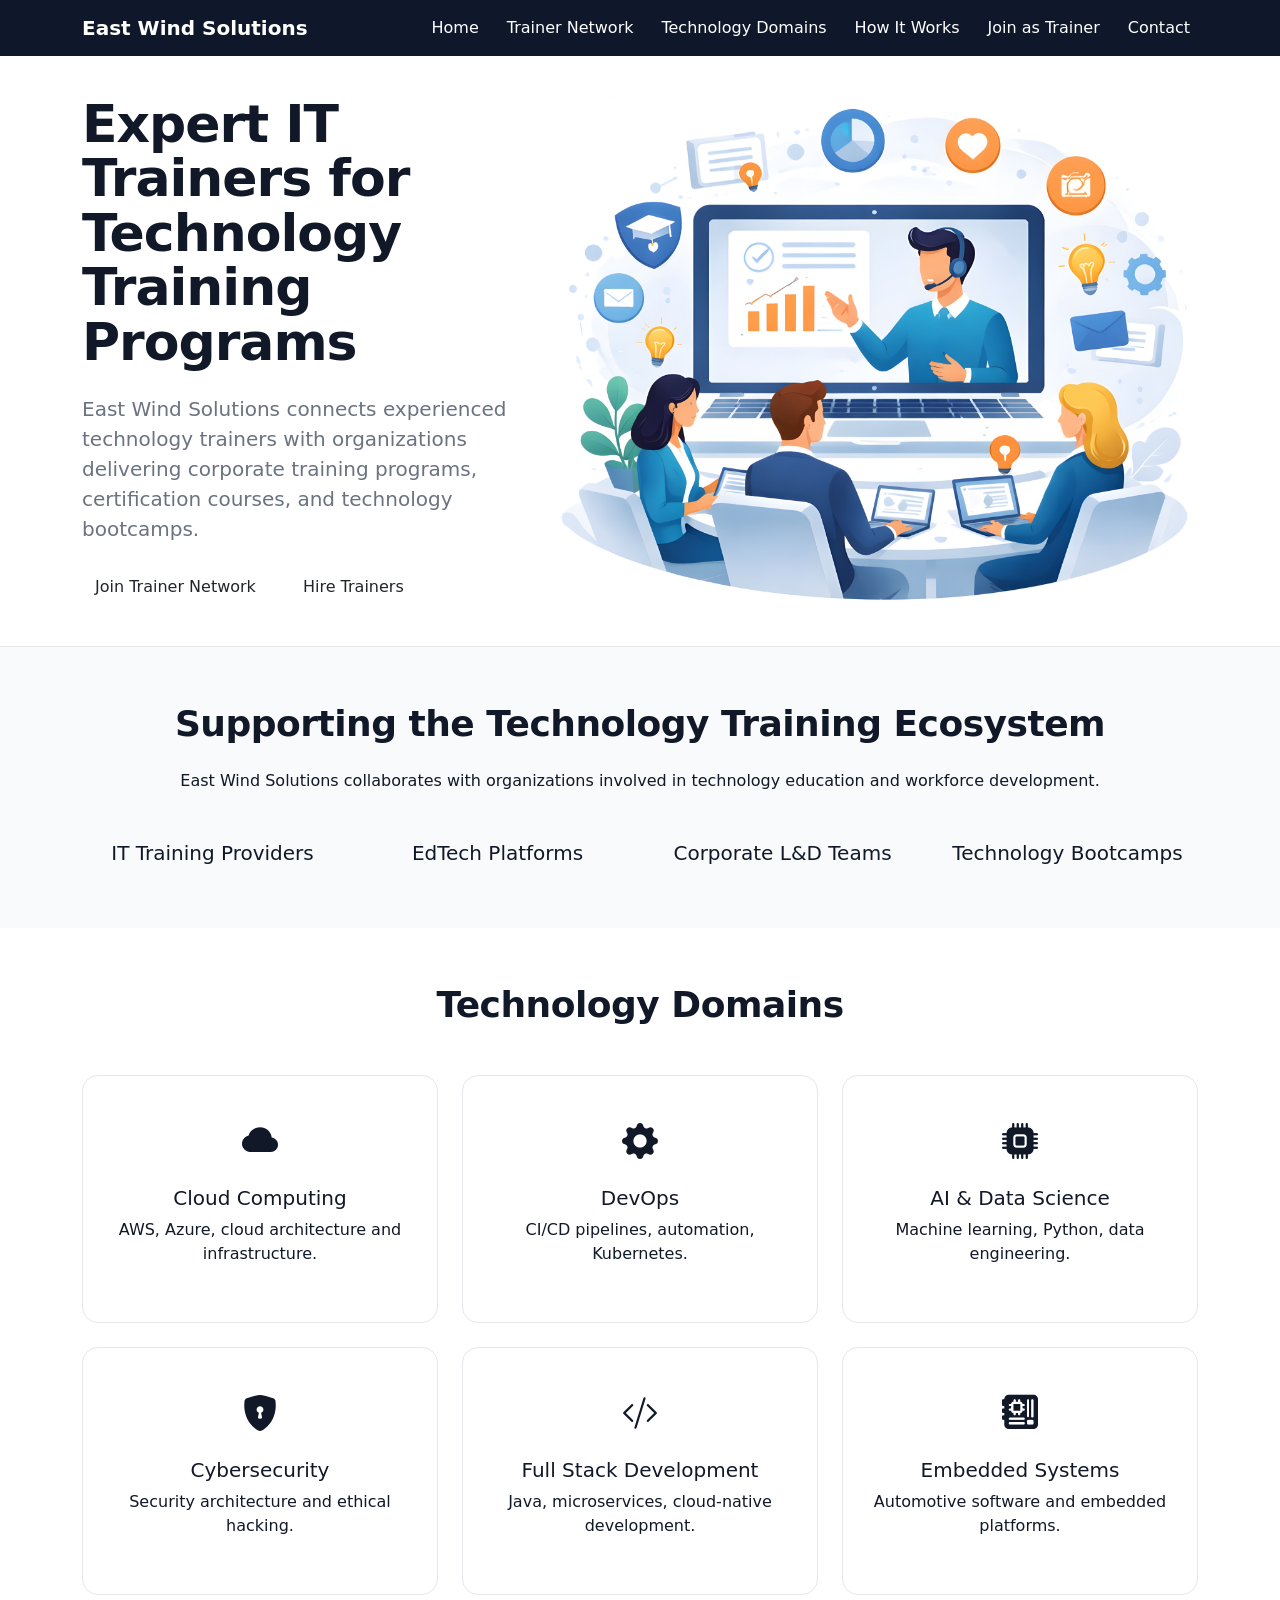
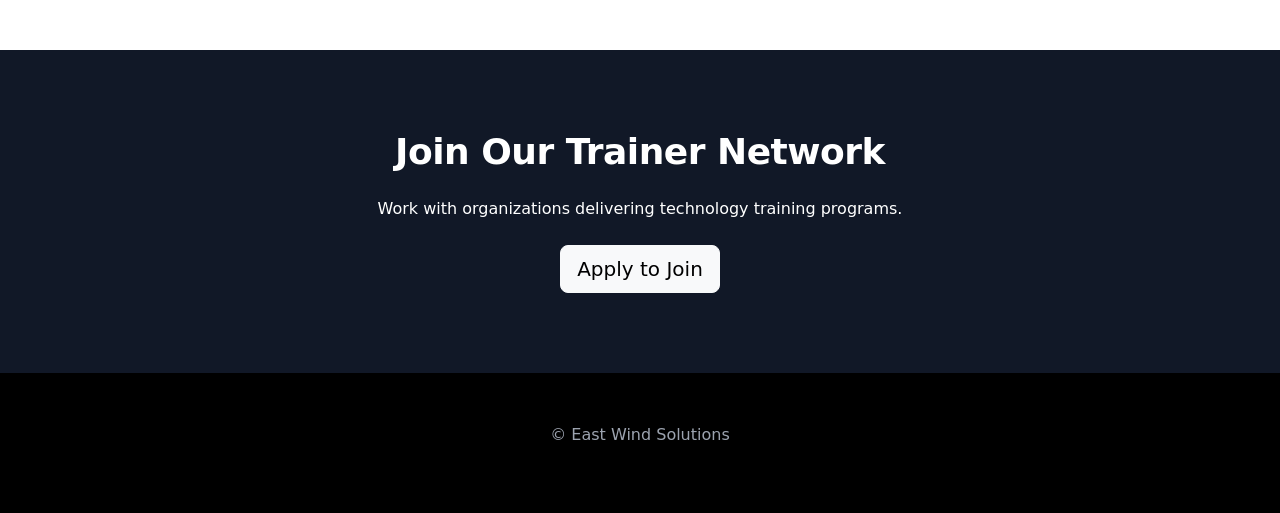
==== commit d5daf031: "Update index.html" ====
--- a/index.html
+++ b/index.html
@@ -75,11 +75,11 @@
 
 </p>
 
-<a class="btn btn-primary btn-lg me-3" href="join-trainers.html">
+<a class="btn hero-btn me-3" href="join-trainers.html">
 Join Trainer Network
 </a>
 
-<a class="btn btn-outline-primary btn-lg" href="contact.html">
+<a class="btn hero-btn" href="contact.html">
 Hire Trainers
 </a>
 
--- a/css/styles.css
+++ b/css/styles.css
@@ -1,50 +1,41 @@
-/* GLOBAL */
-
 body{
 font-family:system-ui,-apple-system,Segoe UI,Roboto,Helvetica,Arial;
-margin:0;
-padding:0;
-background:#ffffff;
-color:#0f172a;
+color:#111827;
+background:white;
 padding-top:56px;
 }
-
 
 /* NAVBAR */
 
 .navbar{
 background:#0f172a;
-border-bottom:1px solid rgba(255,255,255,0.06);
-padding:10px 0;
+}
+
+.navbar .nav-link{
+color:white !important;
+margin-left:12px;
+font-weight:500;
+}
+
+.navbar .nav-link:hover{
+opacity:0.8;
 }
 
 .navbar-brand{
+color:white !important;
 font-weight:700;
-font-size:20px;
-color:white !important;
 }
 
-.nav-link{
-font-weight:500;
-color:#e5e7eb !important;
-margin-left:14px;
-}
-
-.nav-link:hover{
-color:#f59e0b !important;
-}
-
-
-/* HERO SECTION */
+/* HERO */
 
 .hero{
 background:white;
-padding:40px 20px 40px 20px;
+padding:40px 20px;
 border-bottom:1px solid #e5e7eb;
 }
 
 .hero h1{
-font-size:54px;
+font-size:52px;
 font-weight:800;
 line-height:1.05;
 letter-spacing:-1px;
@@ -55,9 +46,7 @@
 font-size:20px;
 color:#6b7280;
 max-width:520px;
-margin-top:18px;
 }
-
 
 /* HERO IMAGE */
 
@@ -69,69 +58,61 @@
 margin:auto;
 }
 
-
-/* BUTTONS */
-
-.btn-primary{
-background:#2F5DA9;
-border:none;
-padding:16px 34px;
-border-radius:10px;
-font-weight:600;
-font-size:17px;
-}
-
-.btn-primary:hover{
-background:#244a87;
-}
-
-.btn-outline-primary{
-border:2px solid #2F5DA9;
-color:#2F5DA9;
-padding:16px 34px;
-border-radius:10px;
-font-weight:600;
-font-size:17px;
-}
-
-.btn-outline-primary:hover{
-background:#2F5DA9;
-color:white;
-}
-
-
-/* SECTION SPACING */
+/* SECTIONS */
 
 .section{
 padding:55px 20px;
 }
 
 .section-light{
-background:#f8fafc;
+background:#f9fafb;
 }
 
-.section h2{
-font-size:38px;
+/* TYPOGRAPHY */
+
+h2{
+font-size:36px;
 font-weight:800;
-margin-bottom:18px;
 letter-spacing:-0.5px;
 }
 
-.section p{
+/* BUTTONS */
+
+.btn-primary{
+background:#111827;
+border:2px solid #111827;
+color:white;
+padding:16px 36px;
+border-radius:12px;
 font-size:18px;
-color:#6b7280;
+font-weight:600;
+transition:all .2s ease;
 }
 
-
-/* ECOSYSTEM TEXT */
-
-.section h5{
-font-weight:600;
-color:#374151;
+.btn-primary:hover{
+background:#1f2937;
+border-color:#1f2937;
+color:white;
 }
 
+.btn-outline-primary{
+background:white;
+border:2px solid #111827;
+color:#111827;
+padding:16px 36px;
+border-radius:12px;
+font-size:18px;
+font-weight:600;
+transition:all .2s ease;
+}
 
-/* FEATURE CARDS */
+.btn-outline-primary:hover{
+background:#111827;
+color:white;
+border-color:#111827;
+}
+
+/* CARDS */
 
 .feature-card{
 border:1px solid #e5e7eb;
@@ -143,79 +124,30 @@
 }
 
 .feature-card:hover{
-transform:translateY(-8px);
-box-shadow:0 25px 60px rgba(0,0,0,0.10);
+transform:translateY(-6px);
+box-shadow:0 20px 40px rgba(0,0,0,0.08);
 }
 
 .feature-icon{
 font-size:36px;
 margin-bottom:16px;
-color:#2F5DA9;
+color:#111827;
 }
-
 
 /* CTA */
 
 .cta{
-background:#2F5DA9;
+background:#111827;
 color:white;
 padding:80px 20px;
 text-align:center;
 }
 
-.cta h2{
-font-weight:700;
-margin-bottom:20px;
-}
-
-.cta p{
-font-size:18px;
-margin-bottom:25px;
-}
-
-.cta .btn{
-padding:16px 36px;
-font-size:18px;
-border-radius:10px;
-}
-
-
 /* FOOTER */
 
 .footer{
-background:#020617;
+background:#000;
 color:#9ca3af;
 padding:50px;
 text-align:center;
-font-size:14px;
 }
-
-
-/* MOBILE */
-
-@media (max-width:768px){
-
-.hero{
-text-align:center;
-padding:40px 20px 40px 20px;
-}
-
-.hero h1{
-font-size:36px;
-}
-
-.hero p{
-font-size:18px;
-margin:auto;
-}
-
-.hero-image{
-margin-top:30px;
-max-width:100%;
-}
-
-.section{
-padding:45px 20px;
-}
-
-}
